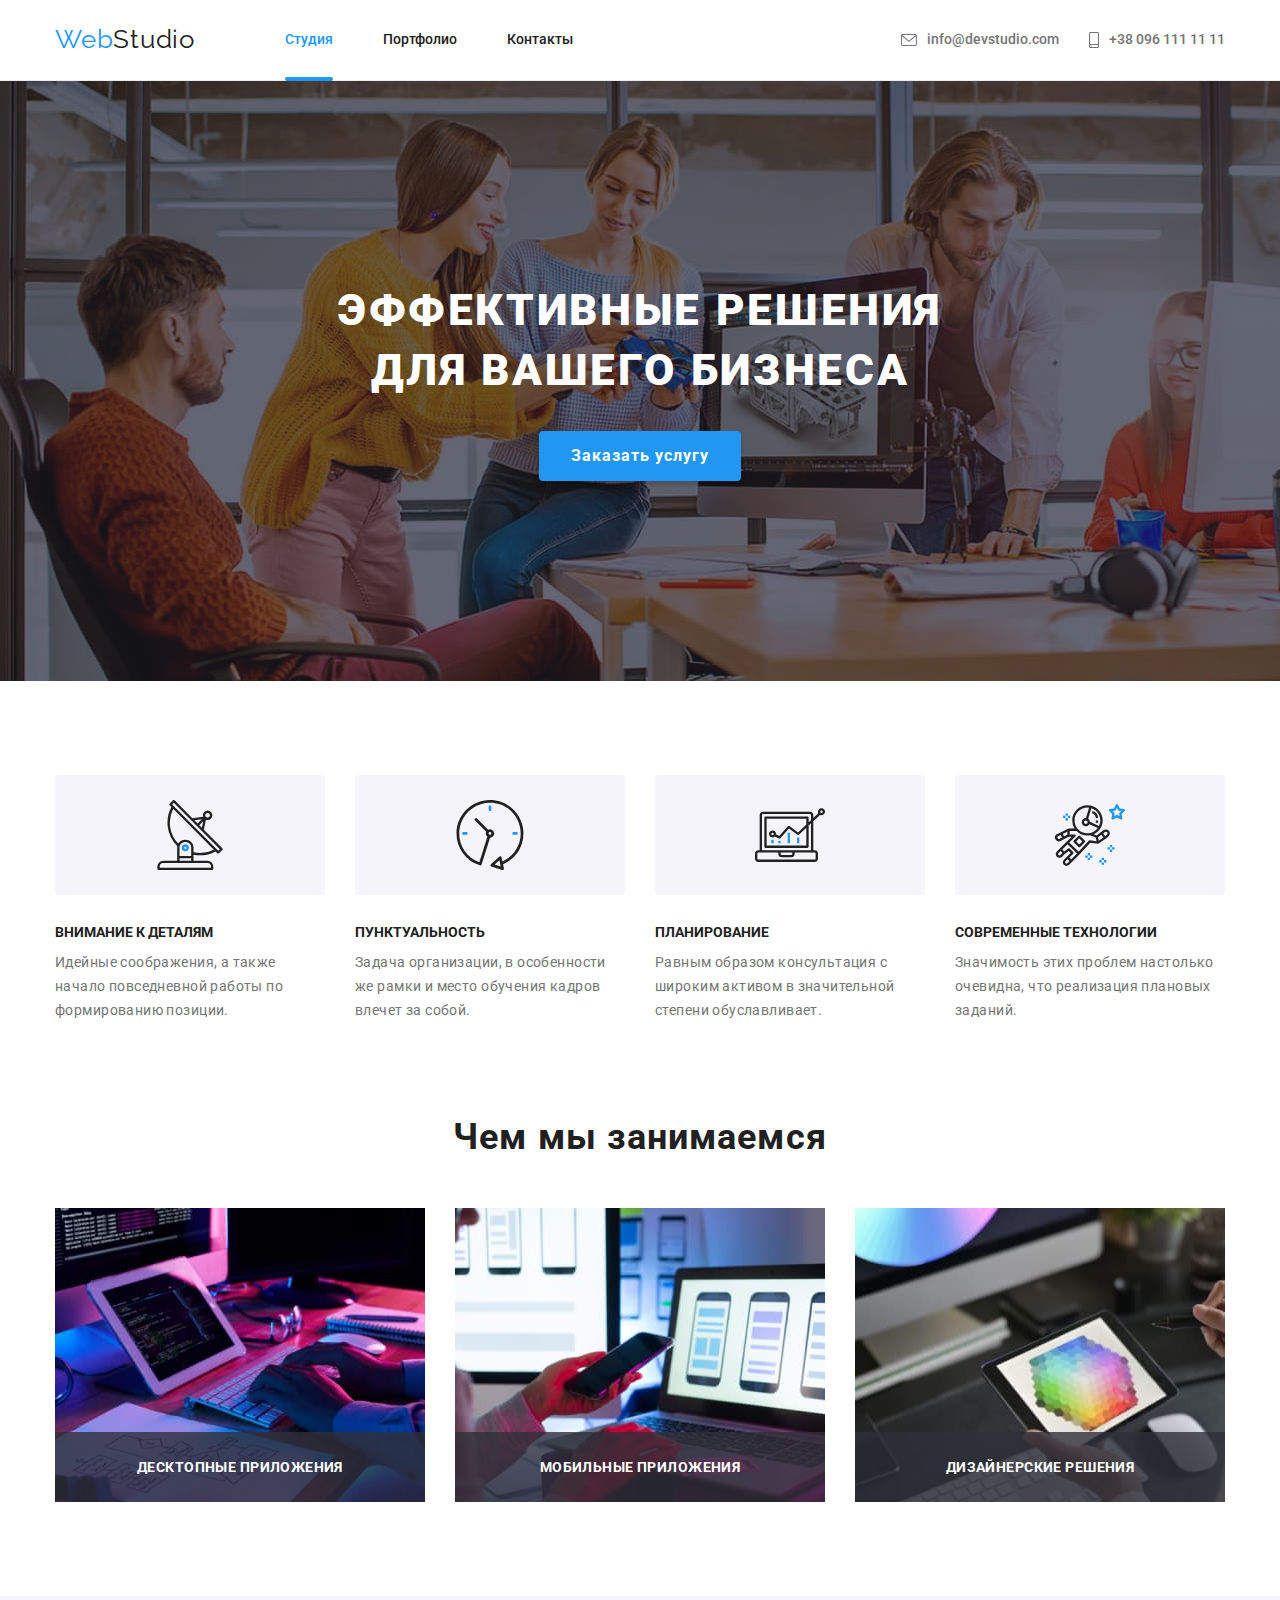
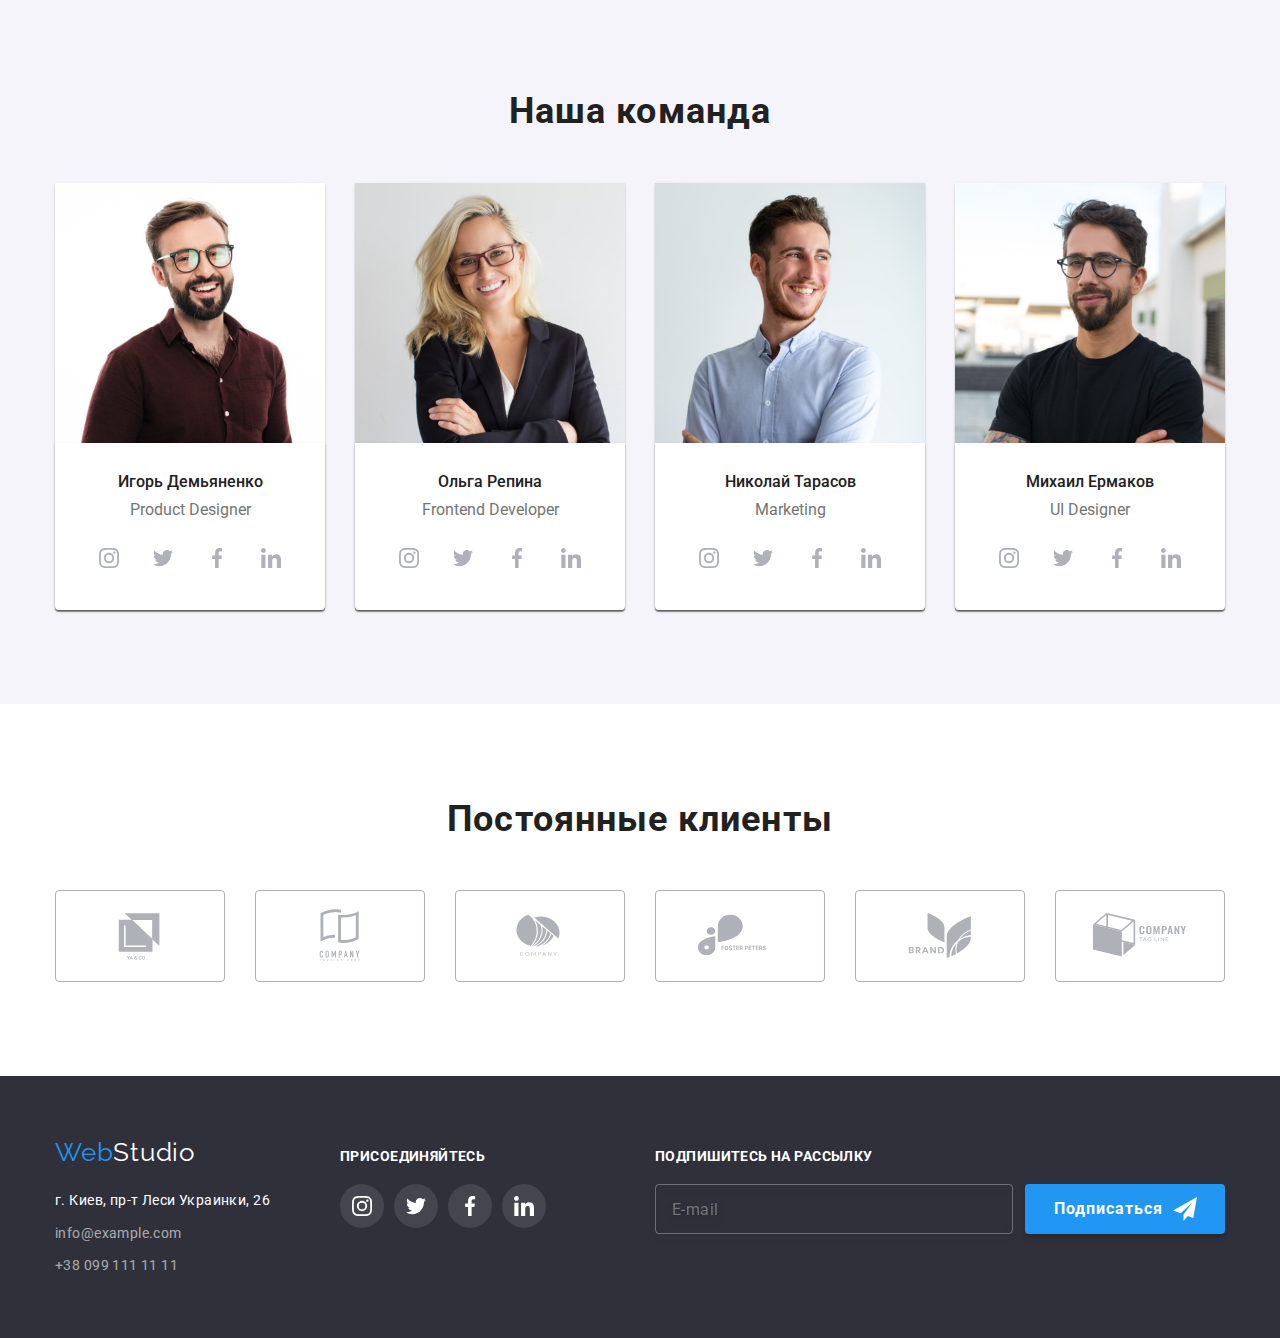
==== index.html @ 38a6d8c1 "add files" ====
<!DOCTYPE html>
<html lang="ru">
<head>
    <meta charset="UTF-8">
    <meta http-equiv="X-UA-Compatible" content="IE=edge">
    <meta name="viewport" content="width=device-width, initial-scale=1.0">
    <title>WebStudio</title>
    <link href="https://fonts.googleapis.com/css2?family=Raleway:wght@700&family=Roboto:wght@400;500;700;900&display=swap" rel="stylesheet">
    <link rel="stylesheet" href="https://cdnjs.cloudflare.com/ajax/libs/modern-normalize/1.1.0/modern-normalize.min.css">
    <link rel="stylesheet" href="./css/styles.css"/>
</head>
<body>
    <!-- Шапка сайта -->
    <header class="header">
        <div class="container">   
            <nav class="site-nav">
                <a class="logo" lang="en" href=""><span class="blue-logo">Web</span>Studio</a>
                <ul class="list">
                    <li class="item"><a class="link current" href="./index.html">Студия</a></li>
                    <li class="item"><a class="link" href="./portfolio.html">Портфолио</a></li>
                    <li class="item"><a class="link" href="">Контакты</a></li>
                </ul>
            </nav>
            <ul class="contact-list">
                <li class="item"><a class="link" href="mailto:info@devstudio.com"><svg class="mail" width="16" height="12">
                    <use href="./image/icons.svg#mail"></use>
                </svg>info@devstudio.com</a>
                </li>
                <li class="item"><a class="link" href="tel:+380961111111"><svg class="phone" width="10" height="16">
                    <use href="./image/icons.svg#phone"></use>
                </svg>+38 096 111 11 11</a></li>
            </ul>
        </div>
    </header>
    
    <!-- Главный блок -->
    <main>
        <!-- Герой -->
        <section class="section hero">
            <div class="container">
                <h1 class="hero-title">Эффективные решения для вашего бизнеса</h1>
                <button class="hero-button" type="button" data-modal-open>Заказать услугу</button>
            </div>
        </section>
        <!-- Особенности -->
        <section class="section">
            <div class="container">
                <h2 class="peculiarities-title visually-hidden">Особенности</h2>
                <ul class="peculiarities-list">
                    <li class="item">
                        <div class="icon-wrap">
                            <svg width="70" height="70"> 
                                <use href="./image/icons.svg#antenna"></use>
                            </svg>
                        </div>
                        <h3 class="title">Внимание к деталям</h3>
                        <p class="paragraphly">Идейные соображения, а также начало повседневной
                            работы по формированию позиции.</p>
                    </li>
                    <li class="item">
                        <div class="icon-wrap">
                            <svg width="70" height="70"> 
                                <use href="./image/icons.svg#clock"></use>
                            </svg>
                        </div>
                        <h3 class="title">Пунктуальность</h3>
                        <p class="paragraphly">Задача организации, в особенности же рамки и
                            место обучения кадров влечет за собой.</p>
                    </li>
                    <li class="item">
                        <div class="icon-wrap">
                            <svg width="70" height="70"> 
                                <use href="./image/icons.svg#diagram"></use>
                            </svg>
                        </div>
                        <h3 class="title">Планирование</h3>
                        <p class="paragraphly">Равным образом консультация с широким активом в
                            значительной степени обуславливает.</p>
                    </li>
                    <li class="item">
                        <div class="icon-wrap">
                            <svg width="70" height="70"> 
                                <use href="./image/icons.svg#astronaut"></use>
                            </svg>
                        </div>
                        <h3 class="title">Современные технологии</h3>
                        <p class="paragraphly">Значимость этих проблем настолько очевидна, что
                            реализация плановых заданий.</p>
                    </li>
                </ul>
            </div>
        </section>
        <!-- Чем мы занимаемся -->
        <section class="section todo">
            <div class="container">
                <h2 class="section-title">Чем мы занимаемся</h2>
                <ul class="list" lang="en">
                    <li class="item">
                        <img src="./image/what_are_we_doing/optimiz/developed.jpg"
                            alt="developed" width="370">
                            <div class="worklist">
                                <h3 class="worklist-project">Десктопные приложения</h3>
                            </div>
                    </li>
                    <li class="item">
                        <img src="./image/what_are_we_doing/optimiz/mobile_design.jpg"
                            alt="mobile_design" width="370">
                            <div class="worklist">
                                <h3 class="worklist-project">Мобильные приложения</h3>
                            </div>
                    </li>
                    <li class="item">
                        <img src="./image/what_are_we_doing/optimiz/design.jpg" alt="design"
                            width="370">
                            <div class="worklist">
                                <h3 class="worklist-project">Дизайнерские решения</h3>
                            </div>
                    </li>
                </ul>
            </div>
        </section>
        <!-- Наша команда -->
        <section class="section team">
            <div class="container">
                <h2 class="section-title">Наша команда</h2>
                <ul class="section-team">
                    <!-- Игорь Демьяненко Product Designer -->
<li class="item">
                        <img src="./image/our_team/optimiz/product_designer.jpg"
                            alt="product_designer" width="270">
<div class="box"><h3 class="member">Игорь Демьяненко</h3>
<p class="profesion" lang="en">Product Designer</p>
<ul class="team-socials">
    <li class="team-socials-item">
        <a class="team-socials-link" href="">
            <svg class="team-socials-svg" width="20" height="20">
                <use href="./image/icons.svg#instagram"></use>
              </svg>
        </a>
    </li>
    <li class="team-socials-item">
        <a class="team-socials-link" href="">
            <svg class="team-socials-svg" width="20" height="20">
                <use href="./image/icons.svg#twitter"></use>
              </svg>
        </a>
    </li>
    <li class="team-socials-item">
        <a class="team-socials-link" href="">
            <svg class="team-socials-svg" width="20" height="20">
                <use href="./image/icons.svg#facebook"></use>
              </svg>
        </a>
    </li>
    <li class="team-socials-item">
        <a class="team-socials-link" href="">
            <svg class="team-socials-svg" width="20" height="20">
                <use href="./image/icons.svg#linkedin"></use>
              </svg>
        </a>
    </li> 
</ul>
</div>
</li>
                    <!-- Ольга Репина Frontend Developer -->
                    <li class="item">
                        <img src="./image/our_team/optimiz/frontend_developer.jpg"
                            alt="frontend_developer" width="270">
<div class="box"><h3 class="member">Ольга Репина</h3>
<p class="profesion" lang="en">Frontend Developer</p>
<ul class="team-socials">
    <li class="team-socials-item">
        <a class="team-socials-link" href="">
            <svg class="team-socials-svg" width="20" height="20">
                <use href="./image/icons.svg#instagram"></use>
              </svg>
        </a>
    </li>
    <li class="team-socials-item">
        <a class="team-socials-link" href="">
            <svg class="team-socials-svg" width="20" height="20">
                <use href="./image/icons.svg#twitter"></use>
              </svg>
        </a>
    </li>
    <li class="team-socials-item">
        <a class="team-socials-link" href="">
            <svg class="team-socials-svg" width="20" height="20">
                <use href="./image/icons.svg#facebook"></use>
              </svg>
        </a>
    </li>
    <li class="team-socials-item">
        <a class="team-socials-link" href="">
            <svg class="team-socials-svg" width="20" height="20">
                <use href="./image/icons.svg#linkedin"></use>
              </svg>
        </a>
    </li> 
</ul>
</div>
                    </li>
                    <!-- Николай Тарасов Marketing -->
                    <li class="item">
                        <img src="./image/our_team/optimiz/marketing.jpg" alt="marketing"
                            width="270">
<div class="box"><h3 class="member">Николай Тарасов</h3>
<p class="profesion" lang="en">Marketing</p>
<ul class="team-socials">
    <li class="team-socials-item">
        <a class="team-socials-link" href="">
            <svg class="team-socials-svg" width="20" height="20">
                <use href="./image/icons.svg#instagram"></use>
              </svg>
        </a>
    </li>
    <li class="team-socials-item">
        <a class="team-socials-link" href="">
            <svg class="team-socials-svg" width="20" height="20">
                <use href="./image/icons.svg#twitter"></use>
              </svg>
        </a>
    </li>
    <li class="team-socials-item">
        <a class="team-socials-link" href="">
            <svg class="team-socials-svg" width="20" height="20">
                <use href="./image/icons.svg#facebook"></use>
              </svg>
        </a>
    </li>
    <li class="team-socials-item">
        <a class="team-socials-link" href="">
            <svg class="team-socials-svg" width="20" height="20">
                <use href="./image/icons.svg#linkedin"></use>
              </svg>
        </a>
    </li> 
</ul>
</div>
                    </li>
                    <!-- Михаил Ермаков UI Designer -->
                    <li class="item">
                        <img src="./image/our_team/optimiz/ui_designer.jpg" alt="ui_designer"
                            width="270">
<div class="box"><h3 class="member">Михаил Ермаков</h3>
<p class="profesion" lang="en">UI Designer</p>
<ul class="team-socials">
    <li class="team-socials-item">
        <a class="team-socials-link" href="">
            <svg class="team-socials-svg" width="20" height="20">
                <use href="./image/icons.svg#instagram"></use>
              </svg>
        </a>
    </li>
    <li class="team-socials-item">
        <a class="team-socials-link" href="">
            <svg class="team-socials-svg" width="20" height="20">
                <use href="./image/icons.svg#twitter"></use>
              </svg>
        </a>
    </li>
    <li class="team-socials-item">
        <a class="team-socials-link" href="">
            <svg class="team-socials-svg" width="20" height="20">
                <use href="./image/icons.svg#facebook"></use>
              </svg>
        </a>
    </li>
    <li class="team-socials-item">
        <a class="team-socials-link" href="">
            <svg class="team-socials-svg" width="20" height="20">
                <use href="./image/icons.svg#linkedin"></use>
              </svg>
        </a>
    </li> 
</ul>
</div>
                    </li>
                </ul>
            </div>
        </section>
        <!-- Постоянные клиенты -->
        <section class="section costumers-client">
            <div class="container">
                <h2 class="section-title">Постоянные клиенты</h2>
                <ul class="client-list">
                    <li class="client-item">
                        <a class="client-link" href="">
                            <svg class="client-logo" width="106" height="60">
                                <use href="./image/icons.svg#ya-and-co"></use></svg>
                        </a>
                    </li>
                    <li class="client-item">
                        <a class="client-link" href="">
                            <svg class="client-logo" width="106" height="60">
                                <use href="./image/icons.svg#company-tagline-here"></use></svg>
                        </a>
                    </li>
                    <li class="client-item">
                        <a class="client-link" href="">
                            <svg class="client-logo" width="106" height="60">
                                <use href="./image/icons.svg#company"></use></svg>
                        </a>
                    </li>
                    <li class="client-item">
                        <a class="client-link" href="">
                            <svg class="client-logo" width="106" height="60">
                                <use href="./image/icons.svg#foster-peters"></use></svg>
                        </a>
                    </li>
                    <li class="client-item">
                        <a class="client-link" href="">
                            <svg class="client-logo" width="106" height="60">
                                <use href="./image/icons.svg#brand"></use></svg>
                        </a>
                    </li>
                    <li class="client-item">
                        <a class="client-link" href="">
                            <svg class="client-logo" width="106" height="60">
                                <use href="./image/icons.svg#company-tag-line"></use></svg>
                        </a>
                    </li>
                </ul>
            </div>
        </section>
    </main>
    <!-- Подвал сайта -->
    <footer class="footer">
        <div class="container">
            <div class="address-wrap">
                <a class="logo" lang="en" href=""><span class="blue-logo">Web</span>Studio</a>
                <address class="address-list">
                    <ul class="">
                        <li class="item"><a class="address" href="https://goo.gl/maps/Ta9KP2Tuc9y4ZhMA9" target="_blank"
                            rel="noopener noreferrer">г. Киев, пр-т Леси Украинки, 26</a></li>
                        <li class="item"><a class="link" href="mailto:info@example.com">info@example.com</a>
                        </li>
                        <li class="item"><a class="link" href="tel:+380991111111">+38 099 111 11 11</a></li>
                    </ul>
                </address>
            </div>
            <div class="join-wrap">
                <h3 class="join-title">ПРИСОЕДИНЯЙТЕСЬ</h3>
                <ul class="team-socials">
                    <li class="team-socials-item">
                        <a class="team-socials-link" href="">
                            <svg class="team-socials-svg" width="20" height="20">
                                <use href="./image/icons.svg#instagram"></use>
                              </svg>
                        </a>
                    </li>
                    <li class="team-socials-item">
                        <a class="team-socials-link" href="">
                            <svg class="team-socials-svg" width="20" height="20">
                                <use href="./image/icons.svg#twitter"></use>
                              </svg>
                        </a>
                    </li>
                    <li class="team-socials-item">
                        <a class="team-socials-link" href="">
                            <svg class="team-socials-svg" width="20" height="20">
                                <use href="./image/icons.svg#facebook"></use>
                              </svg>
                        </a>
                    </li>
                    <li class="team-socials-item">
                        <a class="team-socials-link" href="">
                            <svg class="team-socials-svg" width="20" height="20">
                                <use href="./image/icons.svg#linkedin"></use>
                              </svg>
                        </a>
                    </li> 
                </ul>
            </div>
            <form class="subscription-form" name="subscription-form" autocomplete="off">
                <h3 class="subscription-title">Подпишитесь на рассылку</h3>
                <div class="subscription-wrap">
                    <input class="subscription-input" type="email" name="email" placeholder="E-mail">
                    <button class="subscription-button button" type="submit">
                        <span>Подписаться</span>
                        <svg class="button-icon" width="24" height="24">
                            <use href="./image/icons.svg#icon-send"></use>
                        </svg>
                    </button>
                </div>
            </form>
        </div>

    </footer>
    <div class="modal is-hidden" data-modal="">
        <div class="modal-body">
            <button class="modal-button" type="button" data-modal-close="">
                <svg class="modal-close" width="11" height="11">
                    <use href="./image/icons.svg#close-block"></use>
                </svg>
            </button>
             <h2 class="modal-title">Оставьте свои данные, мы вам перезвоним</h2>
             <form class="form-order" name="feedback-form" autocomplete="off">
                 <div class="form-order-box">
                    <label for="box-name" class="box-label">Имя</label>
                    <div class="box-wrap">
                        <input type="text" id="box-name" name="name" class="box-input">
                        <svg class="box-icon" width="18" height="18">
                            <use href="./image/icons.svg#person"></use>
                        </svg>
                    </div>
                 </div>
                 <div class="form-order-box">
                    <label for="box-phone" class="box-label">Телефон</label>
                    <div class="box-wrap">
                        <input type="text" id="box-phone" name="phone" class="box-input">
                        <svg class="box-icon" width="18" height="18">
                            <use href="./image/icons.svg#modalphone"></use>
                        </svg>
                    </div>
                 </div>
                 <div class="form-order-box">
                     <label for="box-email" class="box-label">Почта</label>
                     <div class="box-wrap">
                         <input type="email" id="box-email" name="email" class="box-input">
                         <svg class="box-icon" width="18" height="18">
                             <use href="./image/icons.svg#modalmail"></use>
                         </svg>
                     </div>
                 </div>
                 <div class="form-order-box">
                     <label for="box-comment" class="box-label">Комментарий</label>
                     <textarea placeholder="Введите текст" name="comment" id="box-comment" rows="6"  class="box-message"></textarea>
                 </div>
                 <label class="checkbox-terms">
                    <input type="checkbox" name="checkbox" class="terms-input">
                    <span class="terms-icon"></span>
                    <span class="terms-text">Соглашаюсь с рассылкой и принимаю 
                        <a href="" class="terms-link">Условия договора</a>
                    </span>
                 </label>
                 <button class="send-button button" type="submit">Отправить</button>
                </form>
        </div>
    </div>

    <script src="./js/modal.js"></script>
</body>
</html>
---- css/styles.css ----
/* Основной цвет текста #212121 */
/* Вторичный цвет текста #757575 */
/* Основной цвет фона #E5E5E5 */
/* Вторичный цвет фона #2F303A */
/* Акценты #2196F3 */
/* Белый #ffffff */
/* Цвет фона кнопки #F5F4FA */
:root {
  --main-text-color: #212121;
  --secondary-text-color: #757575;
  --main-bg-color: #e5e5e5;
  --secondary-bg-color: #2f303a;
  --accent-color: #2196f3;
  --btn-bg-color: #f5f4fa;
  --white: #ffffff;
  --black: #000000;
  --icons-color:#afb1b8;
  
}
ul,
h1,
h2,
h3,
h4,
h5,
h6,
p {
  padding: 0;
  margin: 0;
}
body {
  color: var(--main-text-color);
  background-color: var(--white);
  font-family: Roboto, sans-serif;
}
ul {
  list-style: none;
}
ul li a {
  color: inherit;
  text-decoration: none;
  font-style: normal;
}
img {
  display: block;
}
.link,
.street,
.logo,
address {
  text-decoration: none;
  color: inherit;
  font-family: inherit;
  font-style: inherit;
  margin: 0;
  padding: 0;
}

.header {
  border-bottom: 1px solid #ececec;
}
.header > .container {
  display: flex;
  justify-content: center;
}
.visually-hidden {
  position: absolute;
  width: 1px;
  height: 1px;
  margin: -1px;
  border: 0;
  padding: 0;
  white-space: nowrap;
  clip-path: inset(100%);
  clip: rect(0 0 0 0);
  overflow: hidden;
}
.logo {
  color: var(--main-text-color);
  text-decoration: none;
  font-family: Raleway, sans-serif;
  font-size: 26px;
  line-height: 1.2;
  letter-spacing: 0.03em;
}
.blue-logo {
  color: var(--accent-color);
}
.site-nav {
  display: flex;
  align-items: center;
}
.header .list {
  display: flex;
  align-items: center;
}
.site-nav .list {
  margin-left: 90px;
}
.header .item {
  margin-right: 50px;
}
.header .item:last-child {
  margin-right: 0;
}
.site-nav .link {
  display: block;
  color: var(--main-text-color);
  padding-top: 32px;
  padding-bottom: 32px;
  text-decoration: none;
  font-style: normal;
  font-weight: 500;
  font-size: 14px;
  line-height: 1.14;
}
.site-nav .link:hover,
.site-nav .link:focus {
  color: var(--accent-color);
}

.site-nav .link.current {
  position: relative;
  color: var(--accent-color);
}
.site-nav .link.current::after {
  content: "";
  position: absolute;
  bottom: -1px;
  display: block;
  width: 100%;
  height: 4px;
  background-color: var(--accent-color);
  border-radius: 2px;
}
.contact-list {
  display: flex;
  align-items: center;
  margin-left: auto;
}

.contact-list .item {
  margin-right: 30px;
}

.contact-list .link {
  color: var(--secondary-text-color);
  text-decoration: none;
  font-family: Roboto;
  font-style: normal;
  font-weight: 500;
  font-size: 14px;
  line-height: 1.14;
}

.link:hover svg,
.link:focus svg {
  fill: var(--accent-color);
}
.contact-list .link:hover,
.contact-list .link:focus {
  color: var(--accent-color);
}

.header .link {
  display: flex;
  align-items: center;
  transition: color 250ms cubic-bezier(0.4, 0, 0.2, 1);
}
.mail, .phone {
  align-items: center;
  margin-right: 10px;
  fill: var(--secondary-text-color);
  transition: fill 250ms cubic-bezier(0.4, 0, 0.2, 1);
}
/* Главный блок */
.section.hero {
  background-color: var(--secondary-bg-color);
  padding-top: 200px;
  padding-bottom: 200px;
  margin-left: auto;
  margin-right: auto;
  max-width: 1600px;
  min-height: 600px;
  background-image: linear-gradient(
  to right,
  rgba(47, 48, 58, 0.4),
  rgba(47, 48, 58, 0.4)
  ),
  url("../image/backgrounds/optimiz/bghero.jpg");
  }
.hero-title {
  color: var(--white);
  margin: auto;
  font-weight: 900;
  font-size: 44px;
  line-height: 1.36;
  text-align: center;
  max-width: 696px;
  letter-spacing: 0.06em;
  text-transform: uppercase;
}
.button {
min-width: 200px;
max-width: 350px;
padding: 10px 32px;
font-family: Roboto, sans-serif;
font-weight: 700;
font-size: var(--font-size-medium);
line-height: 1.875;
letter-spacing: 0.06em;
color: var(--white);
cursor: pointer;
background-color: var(--accent-color);
border: none;
border-radius: 4px;
}
.hero-button {
  display: block;
  margin-top: 30px;
  margin-right: auto;
  margin-left: auto;
  padding-top: 10px;
  padding-right: 32px;
  padding-bottom: 10px;
  padding-left: 32px;
  text-align: center;
  font-style: normal;
  font-weight: 700;
  line-height: 1.87;
  letter-spacing: 0.06em;
  color: var(--white);
  background: var(--accent-color);
  box-shadow: 0px 4px 4px rgba(0, 0, 0, 0.15);
  border-radius: 4px;
  cursor: pointer;
  border: transparent;
}
/* Особенности */
.section {
  color: var(--main-text-color);
  padding-top: 94px;
  padding-bottom: 94px;
}
.peculiarities-list {
  display: flex;
}
.peculiarities-list .item {
  width: 270px;
}
.section .item:not(:last-child) {
  margin-right: 30px;
}
.section .item {
position: relative;
}
.icon-wrap {
  display: flex;
  align-items: center;
  justify-content: center;
  width: 270px;
  height: 120px;
  margin-bottom: 30px;
  background-color: var(--btn-bg-color);
  border-radius: 4px;
}
.section-team .item {
  display: flex;
  flex-direction: column;
  flex-basis: 270px;
  justify-content: flex-end;
  background-color: var(--white);
  box-shadow: 0px 1px 3px rgba(0, 0, 0, 0.12), 0px 1px 1px rgba(0, 0, 0, 0.14),
    0px 2px 1px rgba(0, 0, 0, 0.2);
  border-radius: 0px 0px 4px 4px;
  
}

.section .title {
  margin-bottom: 10px;
}
.section.todo {
  padding-top: 0;
}
.worklist {
position: absolute;
    bottom: 0;
    display: flex;
    align-items: center;
    justify-content: center;
    width: 100%;
    height: 70px;
    background-color: rgba(47, 48, 58, 0.8);
}
.worklist-project {
  font-weight: 700;
  font-size: 14px;
  line-height: 1.15;
  letter-spacing: 0.03em;
  text-transform: uppercase;
  color: var(--white);
}
.list {
  display: flex;
}

.peculiarities-list .title {
  color: var(--main-text-color);
  font-weight: 700;
  font-size: 14px;
  line-height: 1.14;
  text-transform: uppercase;
}
.peculiarities-list .paragraphly {
  color: var(--secondary-text-color);
  font-size: 14px;
  line-height: 1.7;
  letter-spacing: 0.03em;
}
.section-title {
  margin-bottom: 50px;
  font-weight: 700;
  font-size: 36px;
  line-height: 1.17;
  text-align: center;
  letter-spacing: 0.03em;
}
.section.team {
  background-color: var(--btn-bg-color);
}
.section-team {
  display: flex;
}
.item .box {
  background-color: var(--white);
  box-shadow: 0px 1px 3px rgba(0, 0, 0, 0.12), 0px 1px 1px rgba(0, 0, 0, 0.14),
    0px 2px 1px rgba(0, 0, 0, 0.2);
  border-radius: 0px 0px 4px 4px;
}
.section-team .box {
  padding: 30px;
  background-color: var(--white);
}
.section-team .member {
  text-align: center;
  font-weight: 500;
  font-size: 16px;
  line-height: 1.18;
}
.section-team .profesion {
  margin-top: 10px;
  text-align: center;
  color: var(--secondary-text-color);
  font-size: 16px;
  line-height: 1.18;
}
.button-list {
  display: flex;
  justify-content: center;
  margin-bottom: 50px;
}
.button-list .button-item:not(:last-child) {
  margin-right: 10px;
}
.portfolio .title {
  display: none;
}
.btn {
  padding: 6px 22px;
  background-color: var(--btn-bg-color);
  font-family: Roboto, sans-serif;
  font-size: 16px;
  font-weight: 500;
  line-height: 1.62;
  border: transparent;
  border-radius: 4px;
  cursor: pointer;
  transition: background-color 250ms cubic-bezier(0.4, 0, 0.2, 1),
  color 250ms cubic-bezier(0.4, 0, 0.2, 1),
  box-shadow 250ms cubic-bezier(0.4, 0, 0.2, 1);
}
.btn:hover,
.btn:focus {
  color: var(--white);
  background-color: var(--accent-color);
  box-shadow: 0px 3px 1px rgba(0, 0, 0, 0.1), 0px 1px 2px rgba(0, 0, 0, 0.08),
    0px 2px 2px rgba(0, 0, 0, 0.12);
}
.project-list {
  display: flex;
  flex-wrap: wrap;
}
.project-list .item:nth-last-child(3n + 1) {
  margin-right: 0;
}
.project-list .item:nth-last-child(-n + 3) {
  margin-bottom: 0;
}
.project-list .item {
  margin-right: 30px;
  margin-bottom: 30px;
  background-color: var(--white);
}
.project-list .project-title {
  margin-bottom: 4px;
  font-weight: 700;
  font-size: 18px;
  line-height: 2;
  letter-spacing: 0.06em;
}
.project-list .project-type {
  font-size: 16px;
  line-height: 1.87;
  letter-spacing: 0.03em;
  color: var(--secondary-text-color);
}
.title-type {
  padding-top: 20px;
  padding-left: 24px;
  padding-bottom: 20px;
  padding-right: 24px;
  border-left: 1px solid #eeeeee;
  border-right: 1px solid #eeeeee;
  border-bottom: 1px solid #eeeeee;
}
.team-socials-item {
  display: flex;
  align-items: center;
  justify-content: center;
  margin-right: 10px;
  width: 44px;
  height: 44px;
  border-radius: 50%;
  cursor: pointer;
  transition: background-color 250ms cubic-bezier(0.4, 0, 0.2, 1);
}

.team-socials-item:last-child {
  margin-right: 0;
}

.team-socials {
  display: flex;
  justify-content: center;
  margin-top: 16px;
}

.team-socials-link {
  display: flex;
  align-items: center;
  justify-content: center;
  width: 100%;
  height: 100%;
}

.team-socials-item:hover,
.team-socials-item:focus {
  background-color: var(--accent-color);
}

.team-socials-svg {
  fill: var(--icons-color);
  transition: fill 250ms cubic-bezier(0.4, 0, 0.2, 1);
}
.team-socials-item:hover .team-socials-svg,
.team-socials-item:focus .team-socials-svg {
  fill: var(--white);
}
.client-list {
  display: flex;
}
.client-logo {
  fill:var(--icons-color);
  transition: fill 250ms cubic-bezier(0.4, 0, 0.2, 1);
}
.client-item {
  display: flex;
  align-items: center;
  justify-content: center;
  width: 170px;
  height: 92px;
  margin-right: 30px;
  border: 1px solid var(--icons-color);
  border-radius: 4px;
  cursor: pointer;
}
.client-item:last-child {
  margin-right: 0;
}
.client-link {
  width: 100%;
  height: 100%;
  display: flex;
  align-items: center;
  justify-content: center;
  transition: border-color 250ms cubic-bezier(0.4, 0, 0.2, 1);
}
.client-item:hover,
.client-item:focus {
  border-color: var(--accent-color);
}
.client-item:hover .client-logo,
.client-item:focus  .client-logo {
    fill: var(--accent-color);
}
/* Подвал сайта */
.footer {
  padding-top: 60px;
  padding-bottom: 60px;
  color: var(--white);
  background-color: var(--secondary-bg-color);
  /* width: 1600px;
  height: 252px; */
}
.footer .container {
  display: flex;
  align-items: baseline;
}
.footer .address-list {
  margin-top: 20px;
}
.footer .item:not(:first-child) {
  margin-top: 9px;
}
.footer .logo {
  color: var(--white);
}
.address-list {
  font-size: 14px;
  line-height: 1.71;
  letter-spacing: 0.03em;
}
.address-list .link {
  color: rgba(255, 255, 255, 0.6);
  text-decoration: none;
  transition: color 250ms cubic-bezier(0.4, 0, 0.2, 1);
}
.address-list .link:hover,
.address-list .link:focus {
  color: var(--accent-color);
}
.address-wrap {
  margin-right: 70px;
}
.join-title {
  margin-bottom: 20px;
  font-weight: 700;
  font-size: 14px;
  line-height: 1.15;
  letter-spacing: 0.03em;
  text-transform: uppercase;
  color: var(--white);
}
.team-socials {
  display: flex;
  justify-content: center;
}
.team-socials-item {
  display: flex;
  align-items: center;
  justify-content: center;
  margin-right: 10px;
  width: 44px;
  height: 44px;
  background-color: rgba(255, 255, 255, 0.1);
  border-radius: 50%;
  cursor: pointer;
}
.team-socials-item:last-child {
  margin-right: 0;
}
.footer .team-socials-svg {
  fill: var(--white);
}
.portfolio .link {
  display: inline-block;
  transition: box-shadow 250ms cubic-bezier(0.4, 0, 0.2, 1);
}
.portfolio .link:focus, .portfolio .link:hover {
  box-shadow: 0px 1px 1px rgb(0 0 0 / 12%), 0px 4px 4px rgb(0 0 0 / 6%), 1px 4px 6px rgb(0 0 0 / 16%);
}
.portfolio-wrap {
  position: relative;
  overflow: hidden;
}
.portfolio-overlay {
  position: absolute;
  left: 0;
  top: 100%;
  padding: 58px 27px 68px 27px;
  font-size: 18px;
  line-height: 1.56;
  letter-spacing: 0.03em;
  color: var(--white);
  background-color: rgba(33, 150, 243, 0.9);
  transition: top 250ms cubic-bezier(0.4, 0, 0.2, 1);
}
.portfolio.item:focus .portfolio-overlay,
.portfolio.item:hover .portfolio-overlay {
    top: 0;
}
.container {
  padding-left: 15px;
  padding-right: 15px;
  margin: auto;
  width: 1200px;
  /* outline: 2px solid aquamarine; */
}

/* placeholder */

.subscription-form {
  padding-top: 12px;
  margin-left: auto;

}

.subscription-title {
  margin-bottom: 20px;
  font-weight: 700;
  font-size: 14px;
  line-height: 1.15;
  letter-spacing: 0.03em;
  text-transform: uppercase;
  color: var(--white);
}

.subscription-wrap {
  display: flex;
  align-items: center;
}
.subscription-input {
  width: 358px;
  height: 50px;
  padding: 15px 16px;
  margin-right: 12px;
  font-size: 16px;
  line-height: 1.25;
  letter-spacing: 0.03em;
  color: rgba(255, 255, 255, 0.6);
  border: 1px solid rgba(255, 255, 255, 0.3);
  filter: drop-shadow(0px 4px 4px rgba(0, 0, 0, 0.15));
  border-radius: 4px;
  background-color: inherit;
}

.subscription-button {
  display: flex;
  align-items: center;
  justify-content: center;
  padding: 10px 28px 10px 29px;
  box-shadow: 0px 4px 4px rgba(0, 0, 0, 0.15);
}

.subscription-button span {
  margin-right: 10px;
}

/* modal windows */

.modal {
  position: fixed;
  top: 0;
  left: 0;
  right: 0;
  bottom: 0;
  display: flex;
  justify-content: center;
  align-items: center;
  background-color: rgba(0, 0, 0, 0.2);
  transform: scale(1);
  transition: opacity 250ms cubic-bezier(0.4, 0, 0.2, 1), visibility 250ms cubic-bezier(0.4, 0, 0.2, 1), transform 500ms 250ms;
}

.modal-body {
  position: relative;
  padding: 40px;
  min-width: 528px;
  min-height: 581px;
  background-color: var(--white);
  box-shadow: 0px 1px 3px rgba(0, 0, 0, 0.12), 0px 1px 1px rgba(0, 0, 0, 0.14), 0px 2px 1px rgba(0, 0, 0, 0.2);
  border-radius: 4px;
}

.modal-button {
  position: absolute;
  right: 8px;
  top: 8px;
  display: flex;
  justify-content: center;
  align-items: center;
  width: 30px;
  height: 30px;
  background-color: var(--white);
  border: 1px solid rgba(0, 0, 0, 0.1);
  border-radius: 50%;
  cursor: pointer;
}
/* .modal-button:focus,
.modal-button:hover {
  border-color: var(--accent-color);
  transition: border-color 250ms cubic-bezier(0.4, 0, 0.2, 1);
} */
.modal-button:focus .modal-close,
.modal-button:hover .modal-close{
  fill: var(--accent-color);
  transition: fill 250ms cubic-bezier(0.4, 0, 0.2, 1);
}
.modal-title {
  margin-bottom: 12px;
  font-weight: 700;
  font-size: 20px;
  line-height: 1.15;
  letter-spacing: 0.03em;
  color: var(--title-text-color);
}
.form-order-box {
  margin-bottom: 10px;
}

.form-order-box:last-of-type {
  margin-bottom: 20px;
}
.box-label {
  display: block;
  margin-bottom: 4px;
  font-size: 12px;
  line-height: 1.16;
  letter-spacing: 0.01em;
  color: var(--primary-text-color);
}

.box-wrap {
  position: relative;
}

.box-input {
  width: 100%;
  padding: 11px 42px;
  border: 1px solid rgba(33, 33, 33, 0.2);
  border-radius: 4px;
  transition: outline cubic-bezier(0.4, 0, 0.2, 1) 250ms, border-color 250ms cubic-bezier(0.4, 0, 0.2, 1);
}
.box-icon {
  position: absolute;
  top: 50%;
  left: 12px;
  transform: translateY(-50%);
  fill: var(--black);
}
.box-input:focus, 
.box-message:focus {
    border-color: var(--accent-color);
    outline: var(--accent-color);
}
.box-input:focus + .box-icon {
  fill: var(--accent-color);
  transition: fill 250ms cubic-bezier(0.4, 0, 0.2, 1);
}
.box-message {
  width: 100%;
  max-height: 120px;
  padding: 12px 16px;
  resize: none;
  line-height: 1.14;
  letter-spacing: 0.01em;
  color: var(--title-text-color);
  border: 1px solid rgba(33, 33, 33, 0.2);
  border-radius: 4px;
  transition: outline cubic-bezier(0.4, 0, 0.2, 1) 250ms, border-color 250ms cubic-bezier(0.4, 0, 0.2, 1);
}
.terms-icon  {
  display: inline-block;
  width: 16px;
  height: 15px;
  margin-right: 7px;
  vertical-align: middle;
  border: 1px solid  var(--black);
  border-radius: 2px;
}
.terms-text {
  line-height: 1.72;
  letter-spacing: 0.03em;
  color: var(--secondary-text-color);
}
.checkbox-terms {
  font-size: 14px;
  display: flex;
  align-items: center;
  justify-content: center;
  margin-bottom: 30px;
}

.terms-input {
  position: absolute;
  width: 1px;
  height: 1px;
  margin: -1px;
  border: 0;
  padding: 0;
  clip: rect(0 0 0 0);
  overflow: hidden;
}
.terms-input:checked + .terms-icon {
  background-color: var(--accent-color);
  background-image: url(../image/svg/icon-check.svg);
  background-size: contain;
  background-origin: border-box;
}
.terms-link {
  color: var(--accent-color);
}
.send-button {
  display: block;
  margin: 0 auto;
  padding: 10px 55px;
  box-shadow: 0px 4px 4px rgba(0, 0, 0, 0.15);
}

.is-hidden {
  visibility: hidden;
  opacity: 0;
  transform: scale(0);
  pointer-events: none;
}
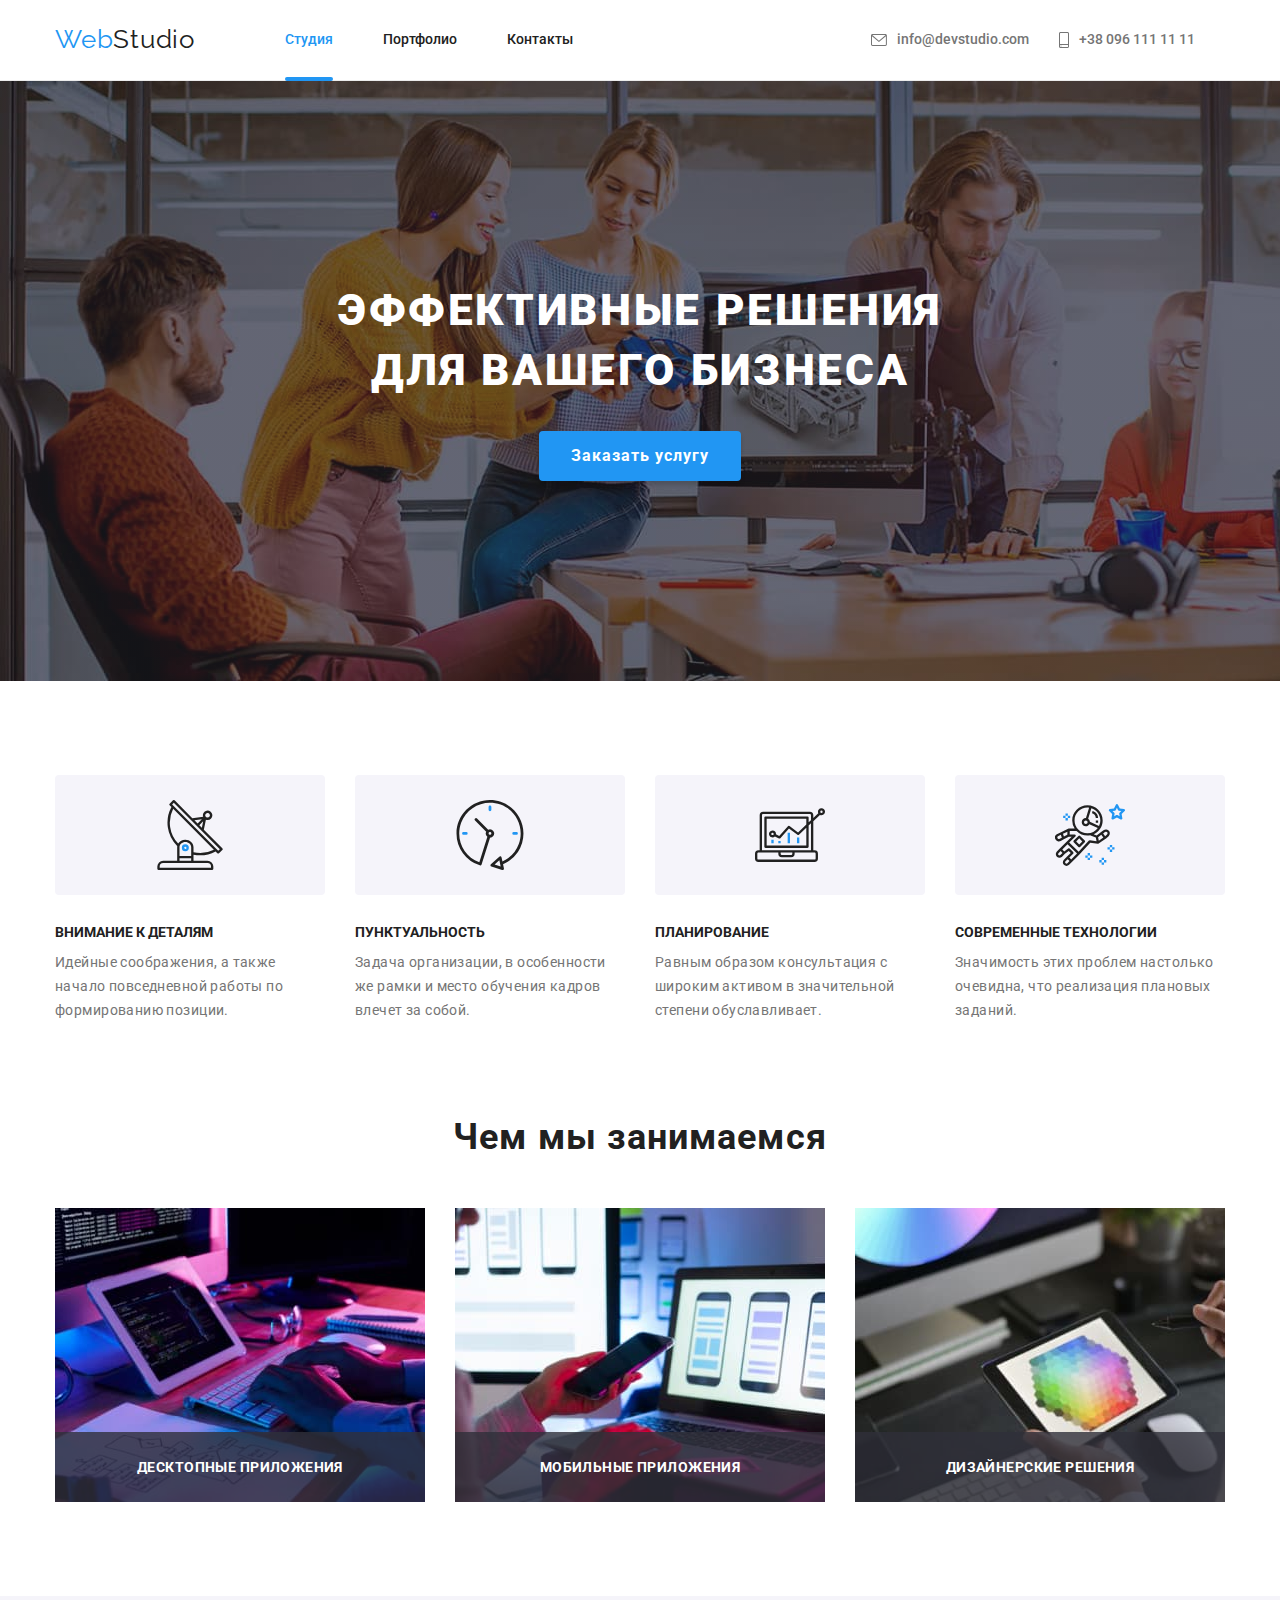
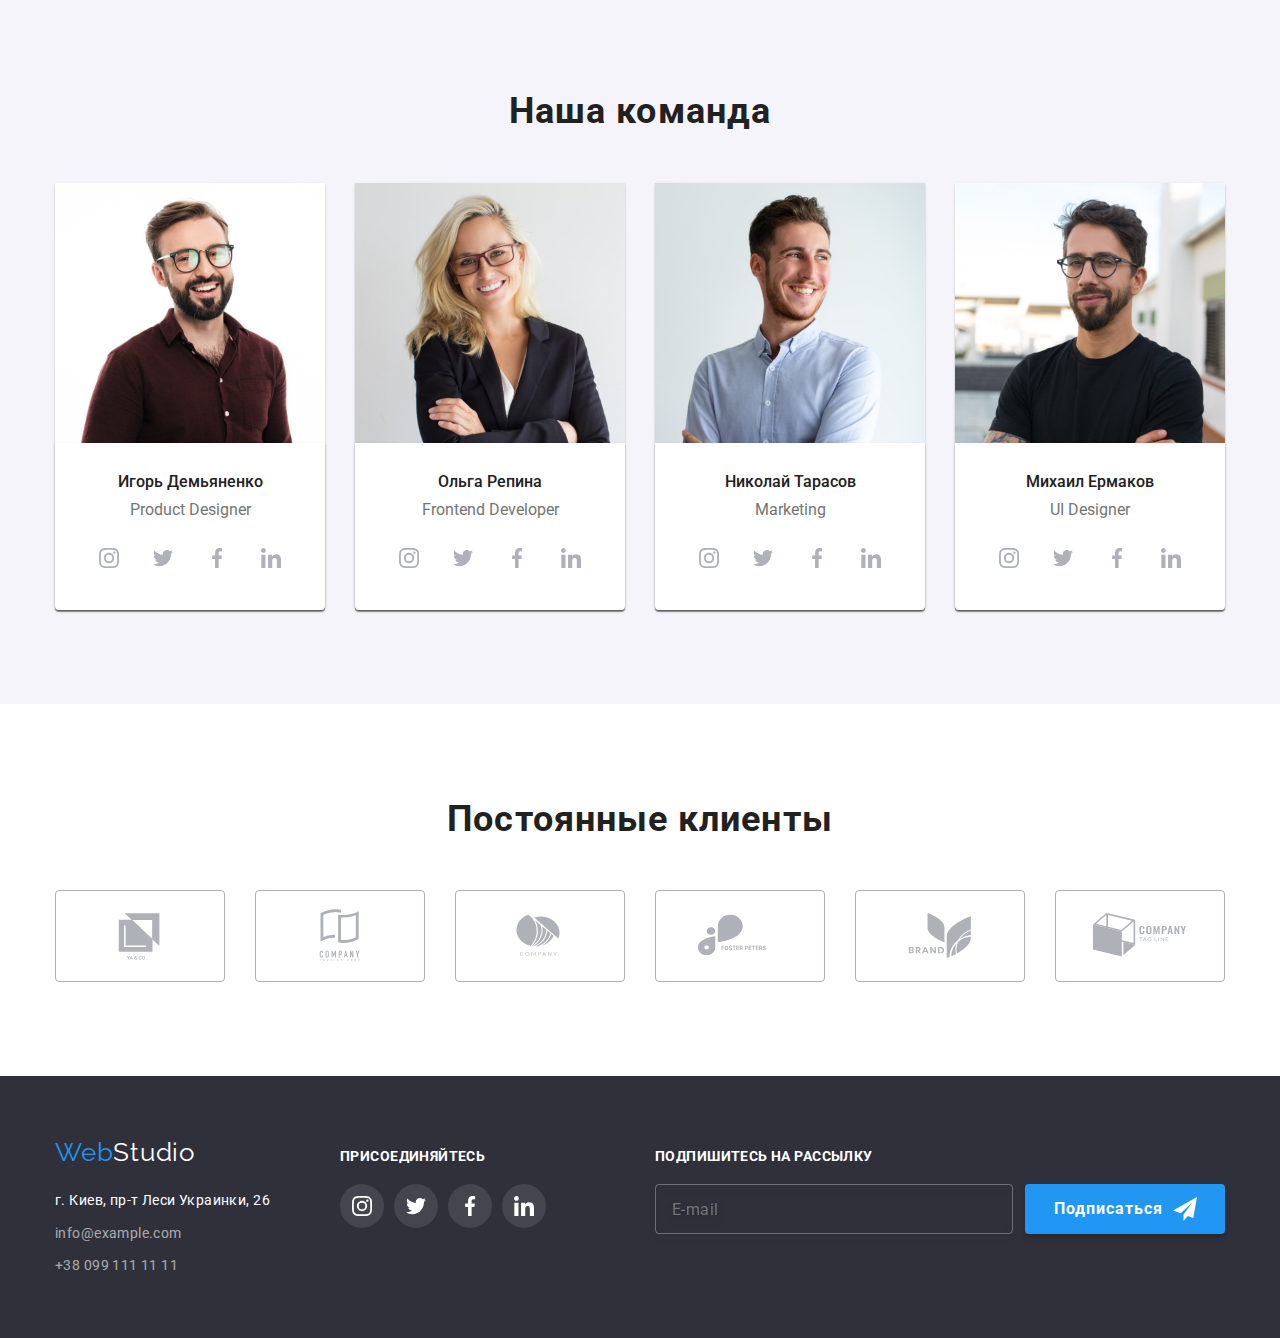
==== commit 55d54221: "add bem html to header" ====
--- a/index.html
+++ b/index.html
@@ -13,20 +13,20 @@
     <!-- Шапка сайта -->
     <header class="header">
         <div class="container">   
-            <nav class="site-nav">
+            <nav class="header-nav">
                 <a class="logo" lang="en" href=""><span class="blue-logo">Web</span>Studio</a>
-                <ul class="list">
-                    <li class="item"><a class="link current" href="./index.html">Студия</a></li>
-                    <li class="item"><a class="link" href="./portfolio.html">Портфолио</a></li>
-                    <li class="item"><a class="link" href="">Контакты</a></li>
+                <ul class="header-nav__list">
+                    <li class="header-nav__item"><a class="header-nav__link header-nav__link--current" href="./index.html">Студия</a></li>
+                    <li class="header-nav__item"><a class="header-nav__link" href="./portfolio.html">Портфолио</a></li>
+                    <li class="header-nav__item"><a class="header-nav__link" href="">Контакты</a></li>
                 </ul>
             </nav>
-            <ul class="contact-list">
-                <li class="item"><a class="link" href="mailto:info@devstudio.com"><svg class="mail" width="16" height="12">
+            <ul class="header-contacts">
+                <li class="header-contacts__item"><a class="header-contacts__link" href="mailto:info@devstudio.com"><svg class="header-contacts__icon" width="16" height="12">
                     <use href="./image/icons.svg#mail"></use>
                 </svg>info@devstudio.com</a>
                 </li>
-                <li class="item"><a class="link" href="tel:+380961111111"><svg class="phone" width="10" height="16">
+                <li class="header-contacts__item"><a class="header-contacts__link" href="tel:+380961111111"><svg class="header-contacts__icon" width="10" height="16">
                     <use href="./image/icons.svg#phone"></use>
                 </svg>+38 096 111 11 11</a></li>
             </ul>
--- a/css/styles.css
+++ b/css/styles.css
@@ -63,18 +63,7 @@
   display: flex;
   justify-content: center;
 }
-.visually-hidden {
-  position: absolute;
-  width: 1px;
-  height: 1px;
-  margin: -1px;
-  border: 0;
-  padding: 0;
-  white-space: nowrap;
-  clip-path: inset(100%);
-  clip: rect(0 0 0 0);
-  overflow: hidden;
-}
+
 .logo {
   color: var(--main-text-color);
   text-decoration: none;
@@ -86,24 +75,24 @@
 .blue-logo {
   color: var(--accent-color);
 }
-.site-nav {
-  display: flex;
-  align-items: center;
-}
-.header .list {
-  display: flex;
-  align-items: center;
-}
-.site-nav .list {
+.header-nav {
+  display: flex;
+  align-items: center;
+}
+.header-nav__list {
+  display: flex;
+  align-items: center;
+}
+.header-nav__list {
   margin-left: 90px;
 }
-.header .item {
+.header-nav__item {
   margin-right: 50px;
 }
-.header .item:last-child {
+.header-nav__item:last-child {
   margin-right: 0;
 }
-.site-nav .link {
+.header-nav__link {
   display: block;
   color: var(--main-text-color);
   padding-top: 32px;
@@ -113,17 +102,18 @@
   font-weight: 500;
   font-size: 14px;
   line-height: 1.14;
-}
-.site-nav .link:hover,
-.site-nav .link:focus {
+  transition: color 250ms cubic-bezier(0.4, 0, 0.2, 1);
+}
+.header-nav__link:hover,
+.header-nav__link:focus {
   color: var(--accent-color);
 }
 
-.site-nav .link.current {
+.header-nav__link--current {
   position: relative;
   color: var(--accent-color);
 }
-.site-nav .link.current::after {
+.header-nav__link--current::after {
   content: "";
   position: absolute;
   bottom: -1px;
@@ -133,46 +123,52 @@
   background-color: var(--accent-color);
   border-radius: 2px;
 }
-.contact-list {
+.header-contacts {
   display: flex;
   align-items: center;
   margin-left: auto;
 }
 
-.contact-list .item {
+.header-contacts__item {
   margin-right: 30px;
 }
 
-.contact-list .link {
+.header-contacts__link {
   color: var(--secondary-text-color);
+  fill: var(--secondary-text-color);
   text-decoration: none;
   font-family: Roboto;
   font-style: normal;
   font-weight: 500;
   font-size: 14px;
   line-height: 1.14;
-}
-
-.link:hover svg,
-.link:focus svg {
+  display: flex;
+  align-items: center;
+  transition: color 250ms cubic-bezier(0.4, 0, 0.2, 1);
+
+}
+
+.header-contacts__link:hover svg,
+.header-contacts__link:focus svg {
   fill: var(--accent-color);
 }
-.contact-list .link:hover,
-.contact-list .link:focus {
+.header-contacts__link:hover,
+.header-contacts__link:focus {
   color: var(--accent-color);
 }
-
-.header .link {
+.header-contacts__icon {
+  margin-right: 10px;
+  transition: fill 250ms cubic-bezier(0.4, 0, 0.2, 1);
+}
+/* .header .link {
   display: flex;
   align-items: center;
   transition: color 250ms cubic-bezier(0.4, 0, 0.2, 1);
-}
-.mail, .phone {
-  align-items: center;
+} */
+/* .mail, .phone {
   margin-right: 10px;
-  fill: var(--secondary-text-color);
   transition: fill 250ms cubic-bezier(0.4, 0, 0.2, 1);
-}
+} */
 /* Главный блок */
 .section.hero {
   background-color: var(--secondary-bg-color);
@@ -242,6 +238,18 @@
   padding-top: 94px;
   padding-bottom: 94px;
 }
+.visually-hidden {
+  position: absolute;
+  width: 1px;
+  height: 1px;
+  margin: -1px;
+  border: 0;
+  padding: 0;
+  white-space: nowrap;
+  clip-path: inset(100%);
+  clip: rect(0 0 0 0);
+  overflow: hidden;
+}
 .peculiarities-list {
   display: flex;
 }
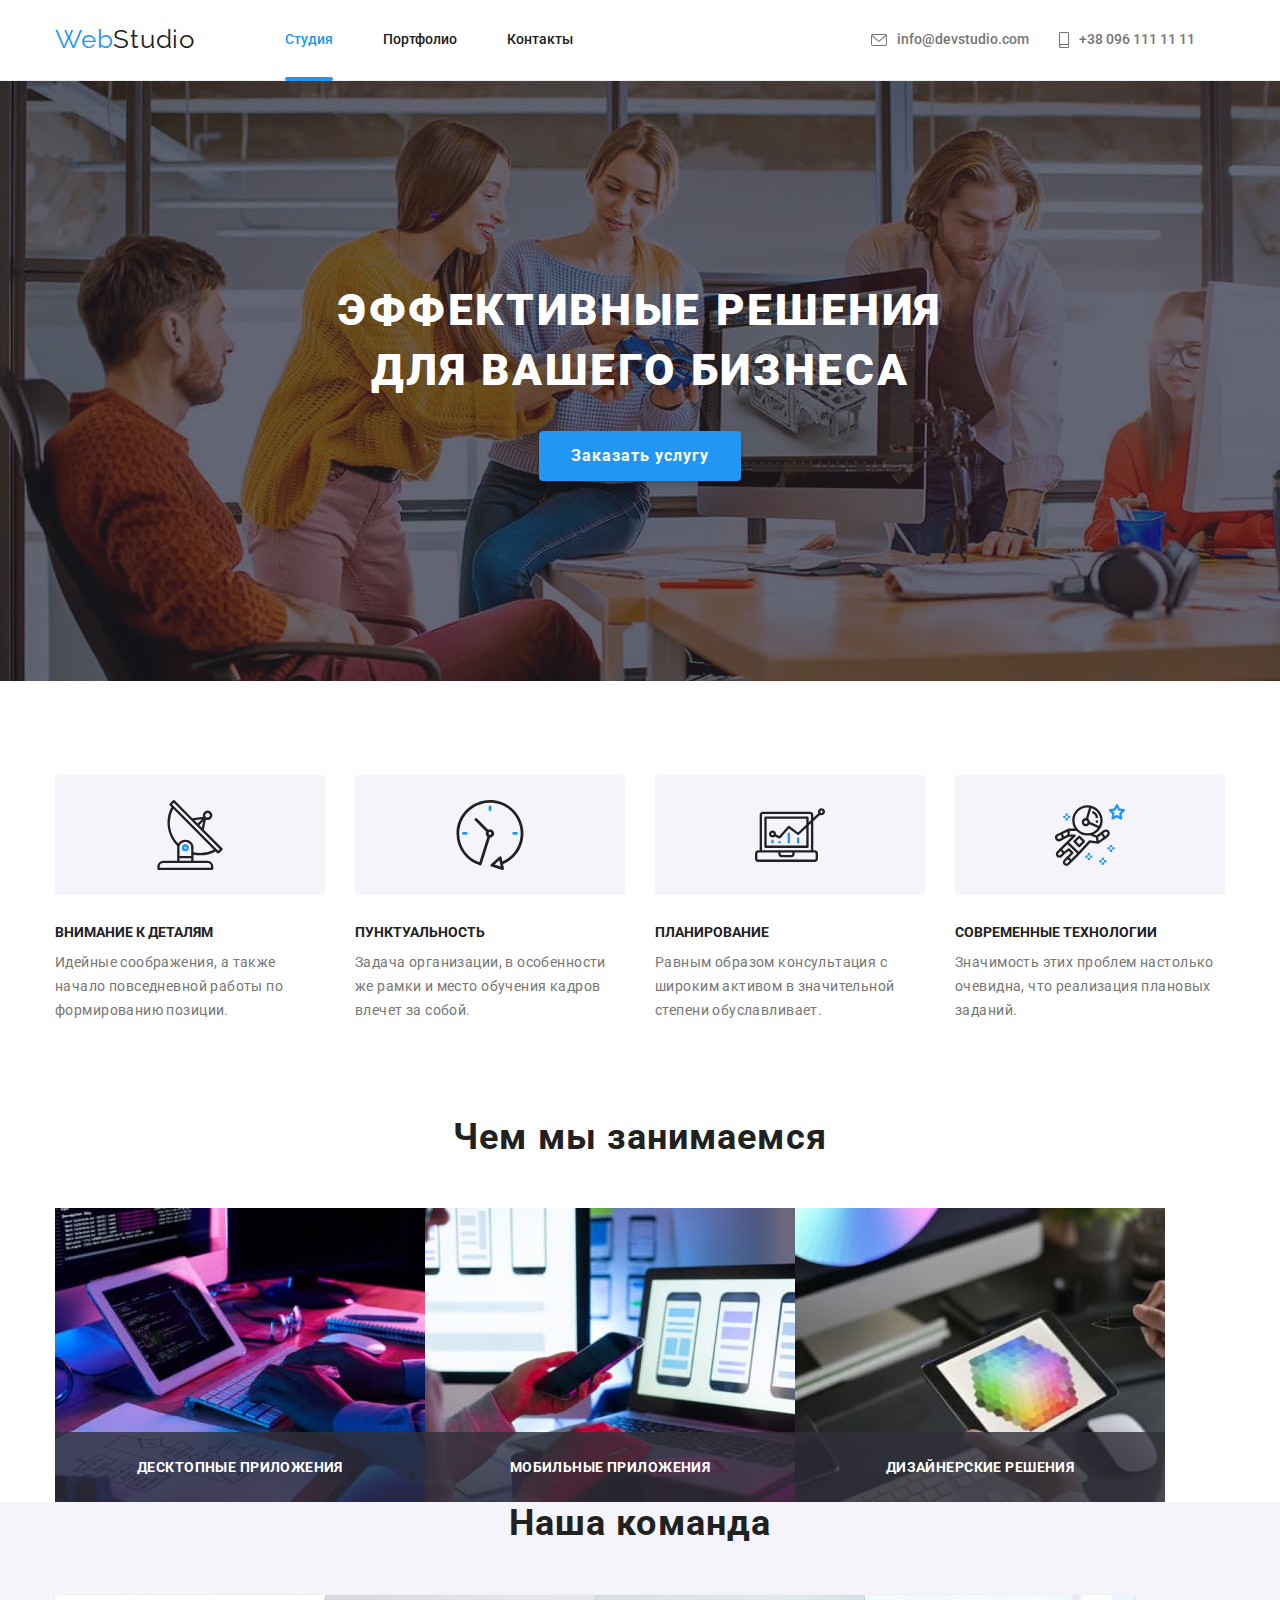
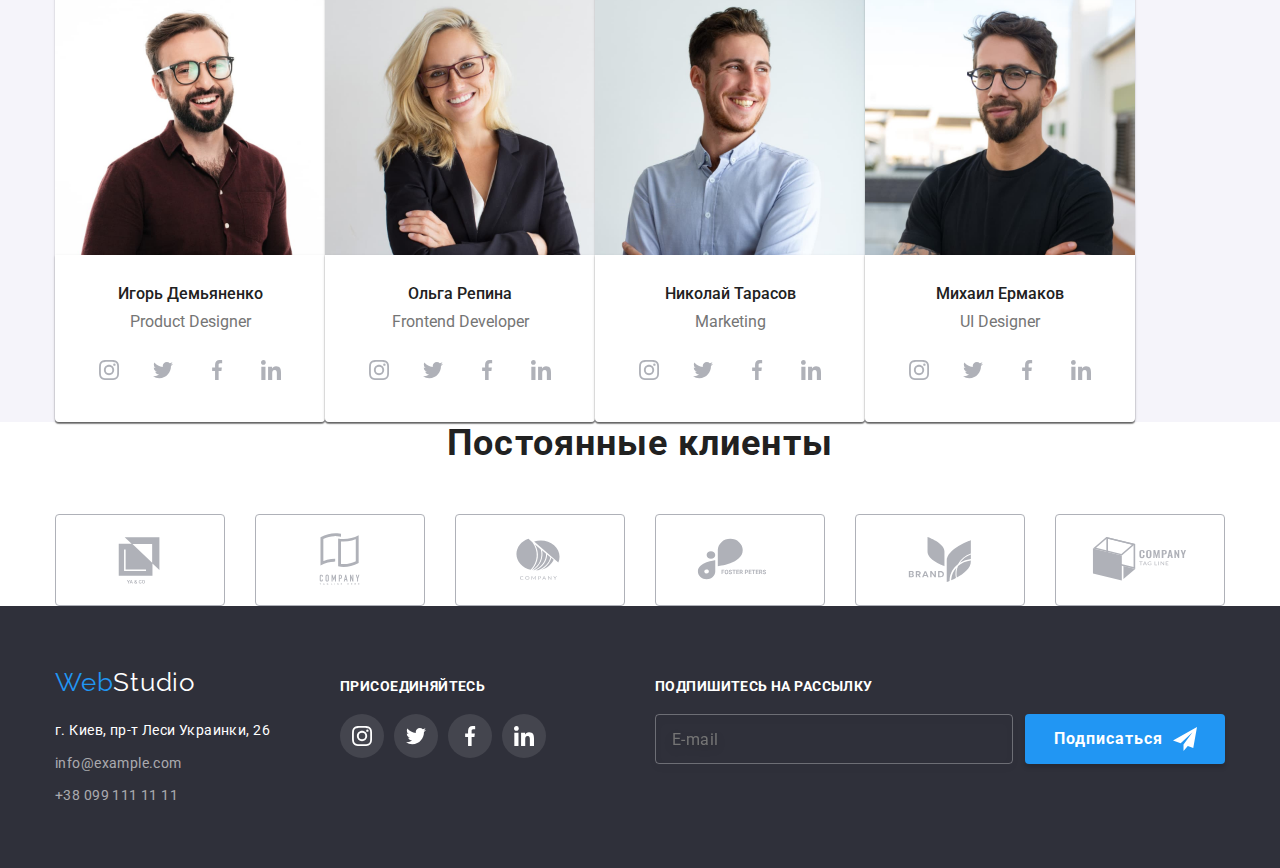
==== commit ef8ced16: "add sass section" ====
--- a/index.html
+++ b/index.html
@@ -36,55 +36,55 @@
     <!-- Главный блок -->
     <main>
         <!-- Герой -->
-        <section class="section hero">
+        <section class="section-hero">
             <div class="container">
-                <h1 class="hero-title">Эффективные решения для вашего бизнеса</h1>
-                <button class="hero-button" type="button" data-modal-open>Заказать услугу</button>
+                <h1 class="section-hero__title">Эффективные решения для вашего бизнеса</h1>
+                <button class="section-hero__button" type="button" data-modal-open>Заказать услугу</button>
             </div>
         </section>
         <!-- Особенности -->
-        <section class="section">
+        <section class="section-features">
             <div class="container">
-                <h2 class="peculiarities-title visually-hidden">Особенности</h2>
-                <ul class="peculiarities-list">
-                    <li class="item">
-                        <div class="icon-wrap">
+                <h2 class="visually-hidden">Особенности</h2>
+                <ul class="section-features__list">
+                    <li class="section-features__item">
+                        <div class="section-features__icon-wrap">
                             <svg width="70" height="70"> 
                                 <use href="./image/icons.svg#antenna"></use>
                             </svg>
                         </div>
-                        <h3 class="title">Внимание к деталям</h3>
-                        <p class="paragraphly">Идейные соображения, а также начало повседневной
+                        <h3 class="section-features__title">Внимание к деталям</h3>
+                        <p class="section-features__paragraphly">Идейные соображения, а также начало повседневной
                             работы по формированию позиции.</p>
                     </li>
-                    <li class="item">
-                        <div class="icon-wrap">
+                    <li class="section-features__item">
+                        <div class="section-features__icon-wrap">
                             <svg width="70" height="70"> 
                                 <use href="./image/icons.svg#clock"></use>
                             </svg>
                         </div>
-                        <h3 class="title">Пунктуальность</h3>
-                        <p class="paragraphly">Задача организации, в особенности же рамки и
+                        <h3 class="section-features__title">Пунктуальность</h3>
+                        <p class="section-features__paragraphly">Задача организации, в особенности же рамки и
                             место обучения кадров влечет за собой.</p>
                     </li>
-                    <li class="item">
-                        <div class="icon-wrap">
+                    <li class="section-features__item">
+                        <div class="section-features__icon-wrap">
                             <svg width="70" height="70"> 
                                 <use href="./image/icons.svg#diagram"></use>
                             </svg>
                         </div>
-                        <h3 class="title">Планирование</h3>
-                        <p class="paragraphly">Равным образом консультация с широким активом в
+                        <h3 class="section-features__title">Планирование</h3>
+                        <p class="section-features__paragraphly">Равным образом консультация с широким активом в
                             значительной степени обуславливает.</p>
                     </li>
-                    <li class="item">
-                        <div class="icon-wrap">
+                    <li class="section-features__item">
+                        <div class="section-features__icon-wrap">
                             <svg width="70" height="70"> 
                                 <use href="./image/icons.svg#astronaut"></use>
                             </svg>
                         </div>
-                        <h3 class="title">Современные технологии</h3>
-                        <p class="paragraphly">Значимость этих проблем настолько очевидна, что
+                        <h3 class="section-features__title">Современные технологии</h3>
+                        <p class="section-features__paragraphly">Значимость этих проблем настолько очевидна, что
                             реализация плановых заданий.</p>
                     </li>
                 </ul>
--- a/css/styles.css
+++ b/css/styles.css
@@ -59,7 +59,7 @@
 .header {
   border-bottom: 1px solid #ececec;
 }
-.header > .container {
+.header .container {
   display: flex;
   justify-content: center;
 }
@@ -170,7 +170,7 @@
   transition: fill 250ms cubic-bezier(0.4, 0, 0.2, 1);
 } */
 /* Главный блок */
-.section.hero {
+.section-hero {
   background-color: var(--secondary-bg-color);
   padding-top: 200px;
   padding-bottom: 200px;
@@ -185,7 +185,7 @@
   ),
   url("../image/backgrounds/optimiz/bghero.jpg");
   }
-.hero-title {
+.section-hero__title {
   color: var(--white);
   margin: auto;
   font-weight: 900;
@@ -211,7 +211,7 @@
 border: none;
 border-radius: 4px;
 }
-.hero-button {
+.section-hero__button {
   display: block;
   margin-top: 30px;
   margin-right: auto;
@@ -232,8 +232,10 @@
   cursor: pointer;
   border: transparent;
 }
+
+
 /* Особенности */
-.section {
+.section-features {
   color: var(--main-text-color);
   padding-top: 94px;
   padding-bottom: 94px;
@@ -250,19 +252,16 @@
   clip: rect(0 0 0 0);
   overflow: hidden;
 }
-.peculiarities-list {
-  display: flex;
-}
-.peculiarities-list .item {
+.section-features__list {
+  display: flex;
+}
+.section-features__item {
   width: 270px;
 }
-.section .item:not(:last-child) {
+.section-features__item:not(:last-child) {
   margin-right: 30px;
 }
-.section .item {
-position: relative;
-}
-.icon-wrap {
+.section-features__icon-wrap {
   display: flex;
   align-items: center;
   justify-content: center;
@@ -272,6 +271,32 @@
   background-color: var(--btn-bg-color);
   border-radius: 4px;
 }
+.section-features__title {
+  color: var(--main-text-color);
+  font-weight: 700;
+  font-size: 14px;
+  line-height: 1.14;
+  text-transform: uppercase;
+  margin-bottom: 10px;
+}
+.section-features__paragraphly {
+  color: var(--secondary-text-color);
+  font-size: 14px;
+  line-height: 1.7;
+  letter-spacing: 0.03em;
+}
+
+.section .item {
+position: relative;
+display: flex;
+}
+
+
+
+
+
+
+
 .section-team .item {
   display: flex;
   flex-direction: column;
@@ -284,9 +309,9 @@
   
 }
 
-.section .title {
+/* .section .title {
   margin-bottom: 10px;
-}
+} */
 .section.todo {
   padding-top: 0;
 }
@@ -312,19 +337,7 @@
   display: flex;
 }
 
-.peculiarities-list .title {
-  color: var(--main-text-color);
-  font-weight: 700;
-  font-size: 14px;
-  line-height: 1.14;
-  text-transform: uppercase;
-}
-.peculiarities-list .paragraphly {
-  color: var(--secondary-text-color);
-  font-size: 14px;
-  line-height: 1.7;
-  letter-spacing: 0.03em;
-}
+
 .section-title {
   margin-bottom: 50px;
   font-weight: 700;
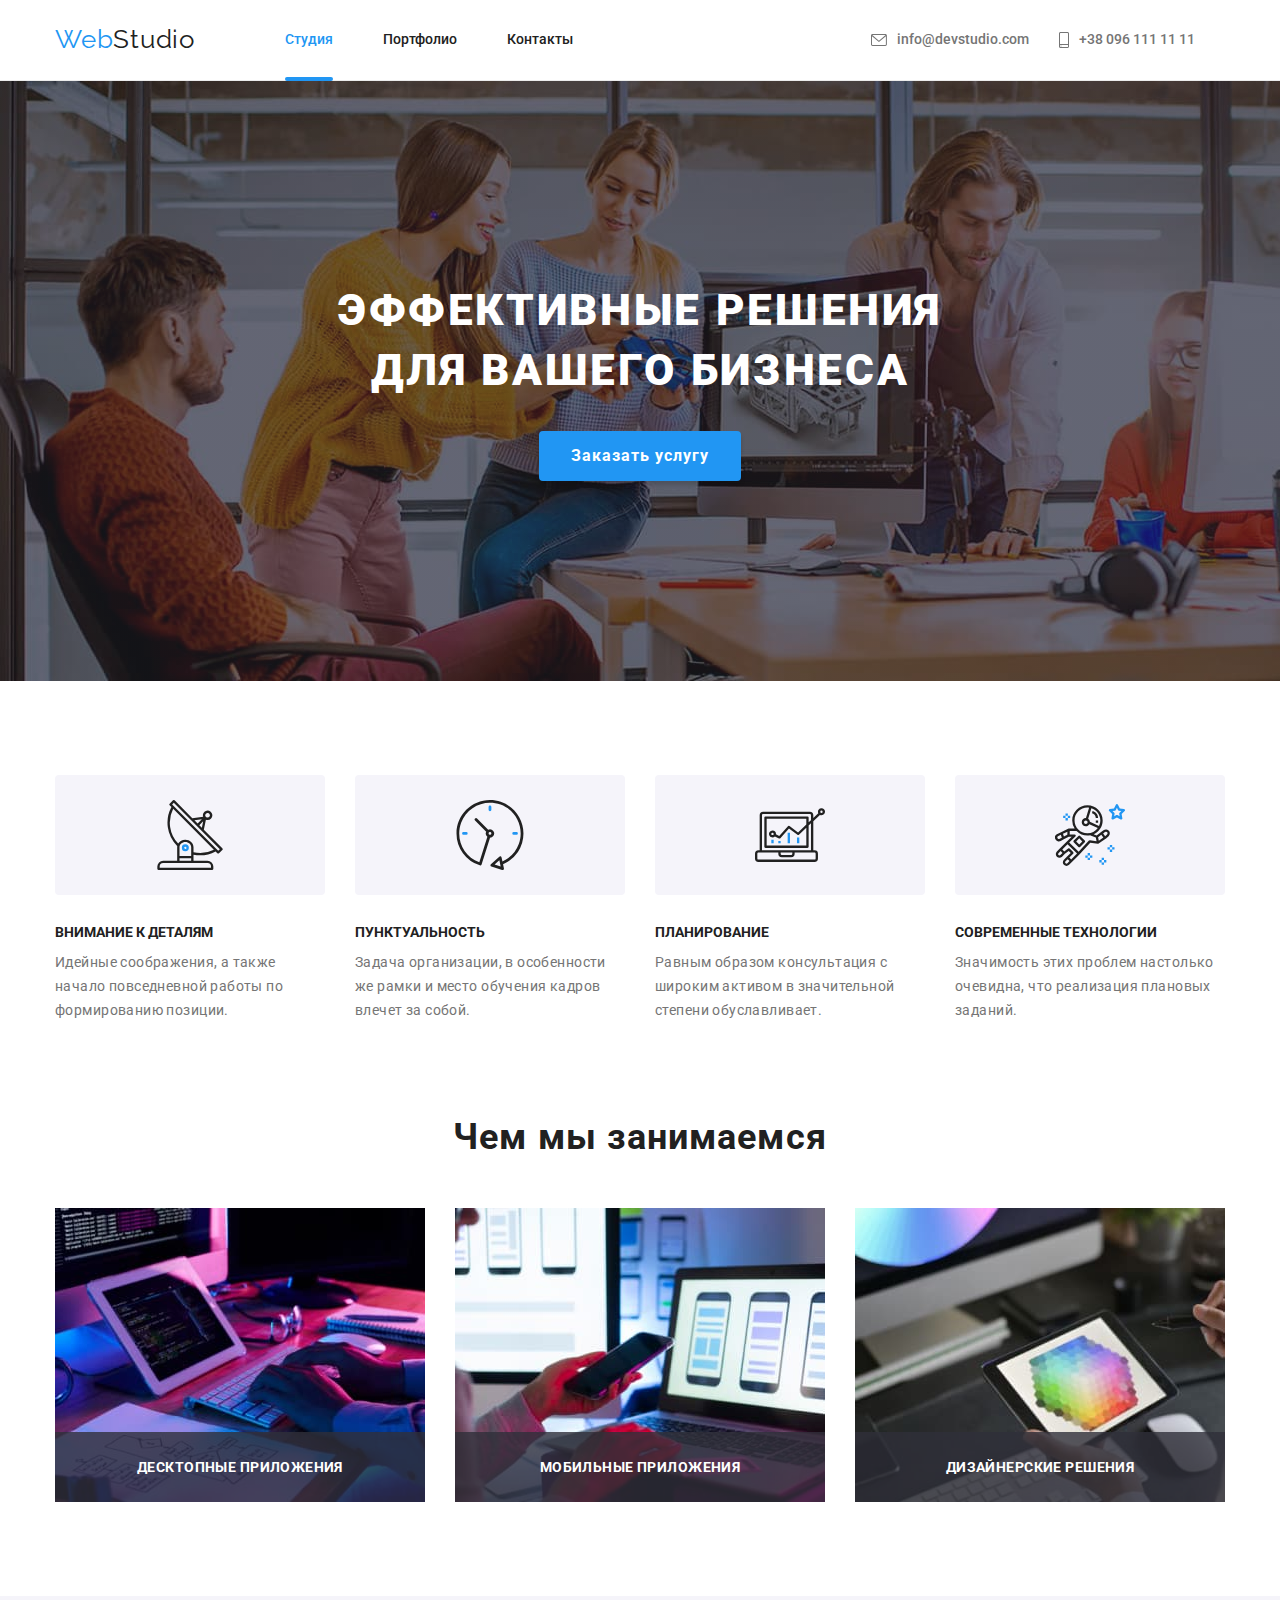
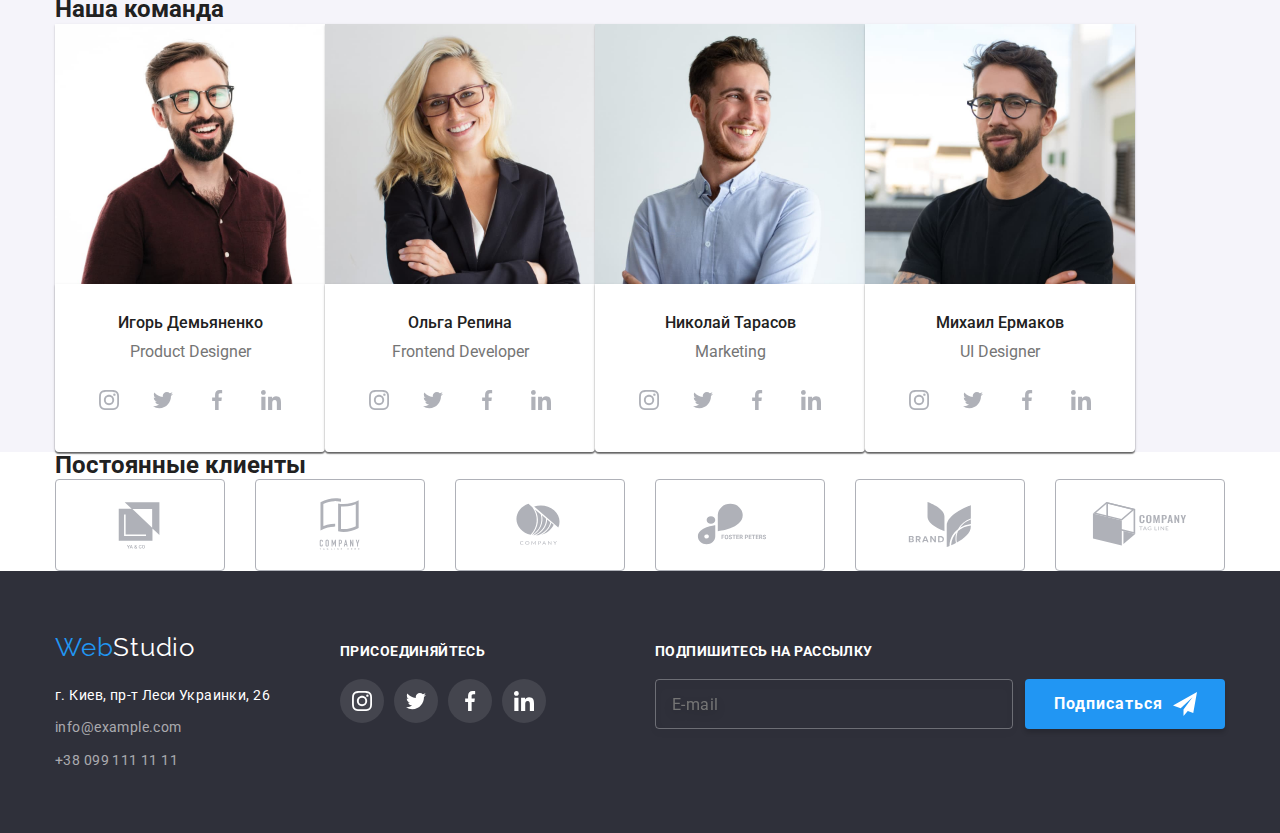
==== commit d42116ff: "sass add section-performance" ====
--- a/index.html
+++ b/index.html
@@ -91,29 +91,29 @@
             </div>
         </section>
         <!-- Чем мы занимаемся -->
-        <section class="section todo">
+        <section class="section-performance">
             <div class="container">
-                <h2 class="section-title">Чем мы занимаемся</h2>
-                <ul class="list" lang="en">
-                    <li class="item">
+                <h2 class="section-performance__title">Чем мы занимаемся</h2>
+                <ul class="section-performance__list" lang="en">
+                    <li class="section-performance__item">
                         <img src="./image/what_are_we_doing/optimiz/developed.jpg"
                             alt="developed" width="370">
-                            <div class="worklist">
-                                <h3 class="worklist-project">Десктопные приложения</h3>
+                            <div class="section-performance__worklist">
+                                <h3 class="section-performance__project">Десктопные приложения</h3>
                             </div>
                     </li>
-                    <li class="item">
+                    <li class="section-performance__item">
                         <img src="./image/what_are_we_doing/optimiz/mobile_design.jpg"
                             alt="mobile_design" width="370">
-                            <div class="worklist">
-                                <h3 class="worklist-project">Мобильные приложения</h3>
+                            <div class="section-performance__worklist">
+                                <h3 class="section-performance__project">Мобильные приложения</h3>
                             </div>
                     </li>
-                    <li class="item">
+                    <li class="section-performance__item">
                         <img src="./image/what_are_we_doing/optimiz/design.jpg" alt="design"
                             width="370">
-                            <div class="worklist">
-                                <h3 class="worklist-project">Дизайнерские решения</h3>
+                            <div class="section-performance__worklist">
+                                <h3 class="section-performance__project">Дизайнерские решения</h3>
                             </div>
                     </li>
                 </ul>
--- a/css/styles.css
+++ b/css/styles.css
@@ -286,10 +286,12 @@
   letter-spacing: 0.03em;
 }
 
-.section .item {
-position: relative;
-display: flex;
-}
+
+
+
+
+
+
 
 
 
@@ -312,10 +314,29 @@
 /* .section .title {
   margin-bottom: 10px;
 } */
-.section.todo {
+.section-performance {
   padding-top: 0;
-}
-.worklist {
+  padding-bottom: 94px;
+}
+.section-performance__title {
+  margin-bottom: 50px;
+  font-weight: 700;
+  font-size: 36px;
+  line-height: 1.17;
+  text-align: center;
+  letter-spacing: 0.03em;
+}
+.section-performance__list {
+  display: flex;
+}
+.section-performance__item {
+position: relative;
+display: flex;
+}
+.section-performance__item:not(:last-child) {
+  margin-right: 30px;
+}
+.section-performance__worklist {
 position: absolute;
     bottom: 0;
     display: flex;
@@ -325,7 +346,7 @@
     height: 70px;
     background-color: rgba(47, 48, 58, 0.8);
 }
-.worklist-project {
+.section-performance__project {
   font-weight: 700;
   font-size: 14px;
   line-height: 1.15;
@@ -333,19 +354,13 @@
   text-transform: uppercase;
   color: var(--white);
 }
-.list {
-  display: flex;
-}
-
-
-.section-title {
-  margin-bottom: 50px;
-  font-weight: 700;
-  font-size: 36px;
-  line-height: 1.17;
-  text-align: center;
-  letter-spacing: 0.03em;
-}
+
+.section .item {
+position: relative;
+display: flex;
+}
+
+
 .section.team {
   background-color: var(--btn-bg-color);
 }
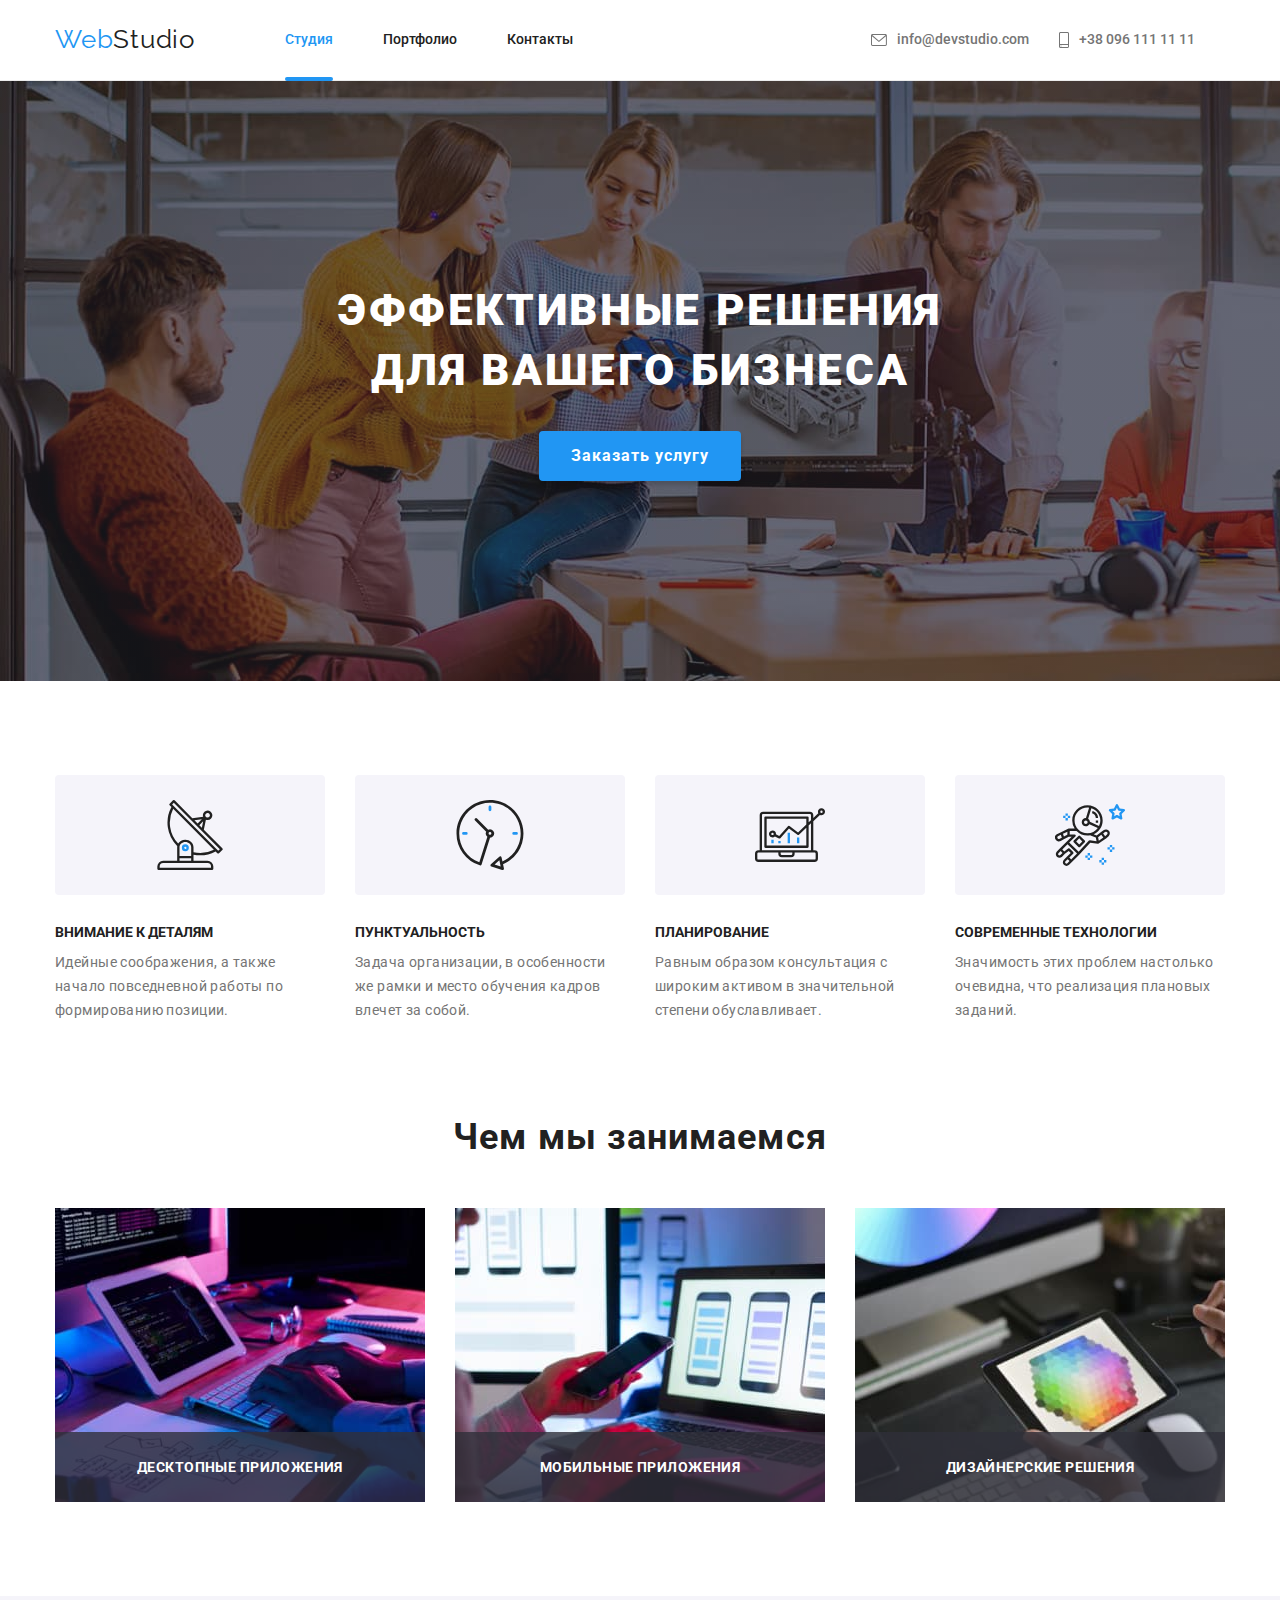
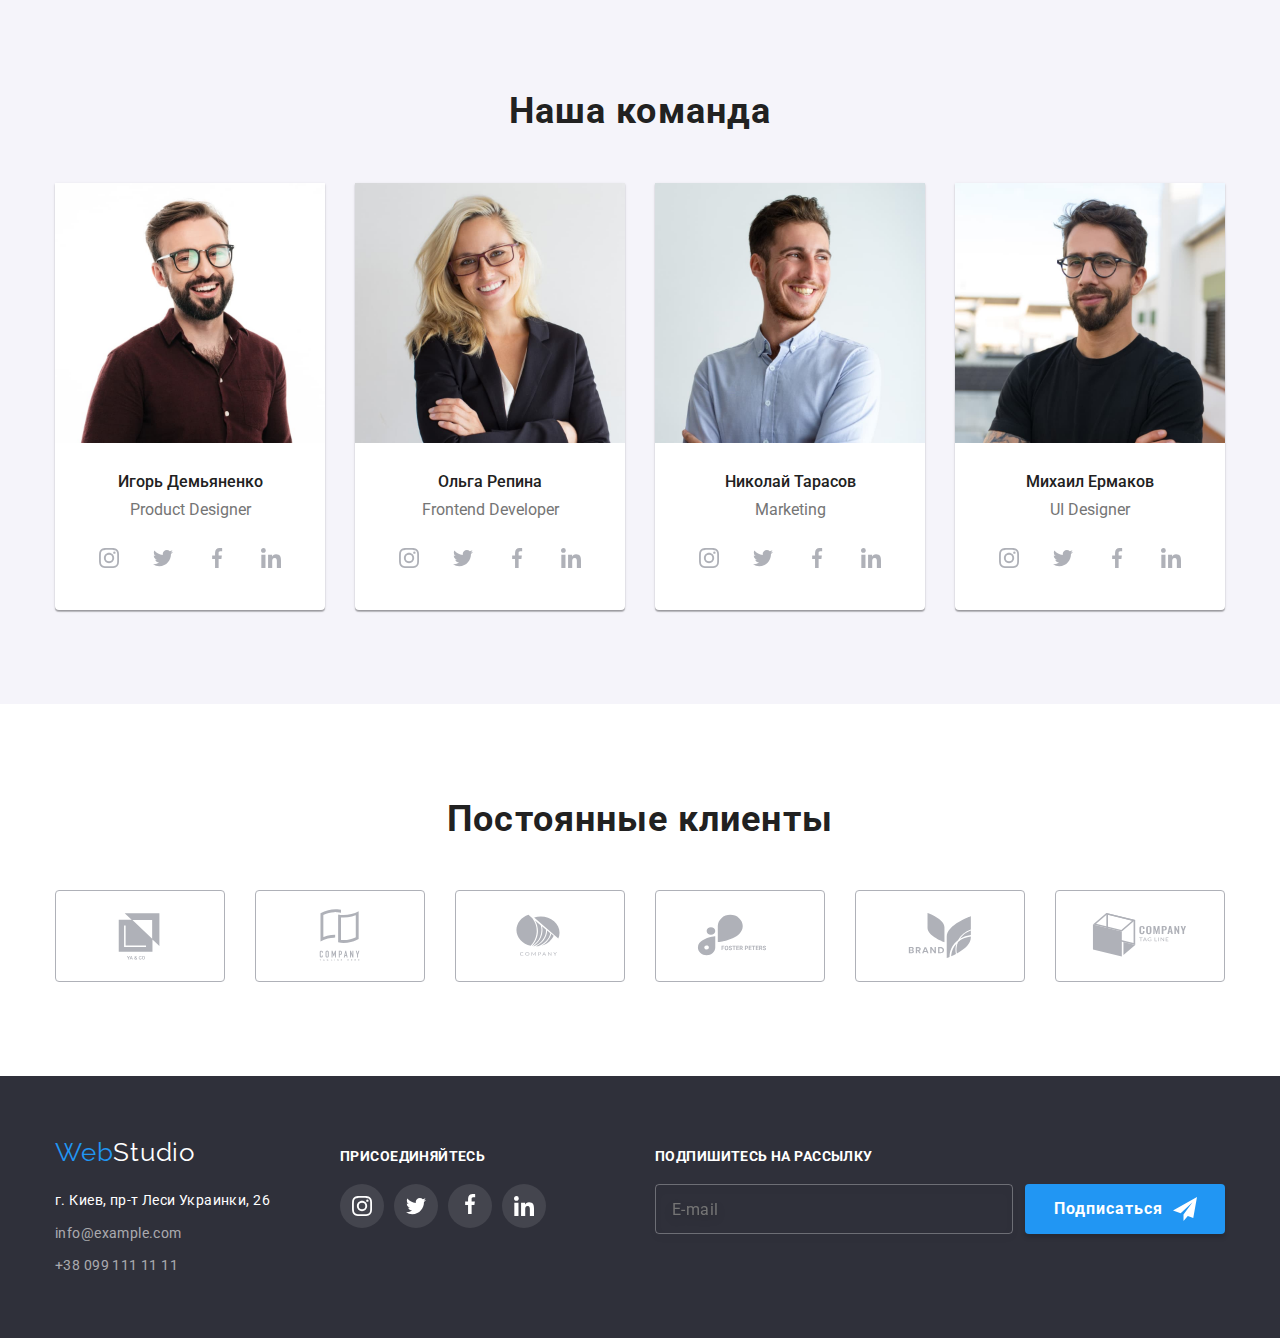
==== commit c9671cf7: "index.html refactoring bem saas" ====
--- a/index.html
+++ b/index.html
@@ -7,7 +7,7 @@
     <title>WebStudio</title>
     <link href="https://fonts.googleapis.com/css2?family=Raleway:wght@700&family=Roboto:wght@400;500;700;900&display=swap" rel="stylesheet">
     <link rel="stylesheet" href="https://cdnjs.cloudflare.com/ajax/libs/modern-normalize/1.1.0/modern-normalize.min.css">
-    <link rel="stylesheet" href="./css/styles.css"/>
+    <link rel="stylesheet" href="./css/main.min.css"/>
 </head>
 <body>
     <!-- Шапка сайта -->
@@ -120,159 +120,159 @@
             </div>
         </section>
         <!-- Наша команда -->
-        <section class="section team">
+        <section class="section-team">
             <div class="container">
-                <h2 class="section-title">Наша команда</h2>
-                <ul class="section-team">
+                <h2 class="section-team__title">Наша команда</h2>
+                <ul class="section-team__list">
                     <!-- Игорь Демьяненко Product Designer -->
-<li class="item">
+<li class="section-team__item">
                         <img src="./image/our_team/optimiz/product_designer.jpg"
                             alt="product_designer" width="270">
-<div class="box"><h3 class="member">Игорь Демьяненко</h3>
-<p class="profesion" lang="en">Product Designer</p>
+<div class="section-team__box"><h3 class="section-team__member">Игорь Демьяненко</h3>
+<p class="section-team__profesion" lang="en">Product Designer</p>
 <ul class="team-socials">
-    <li class="team-socials-item">
-        <a class="team-socials-link" href="">
-            <svg class="team-socials-svg" width="20" height="20">
+    <li class="team-socials__item">
+        <a class="team-socials__link" href="">
+            <svg class="team-socials__svg" width="20" height="20">
                 <use href="./image/icons.svg#instagram"></use>
-              </svg>
-        </a>
-    </li>
-    <li class="team-socials-item">
-        <a class="team-socials-link" href="">
-            <svg class="team-socials-svg" width="20" height="20">
+            </svg>
+        </a>
+    </li>
+    <li class="team-socials__item">
+        <a class="team-socials__link" href="">
+            <svg class="team-socials__svg" width="20" height="20">
                 <use href="./image/icons.svg#twitter"></use>
-              </svg>
-        </a>
-    </li>
-    <li class="team-socials-item">
-        <a class="team-socials-link" href="">
-            <svg class="team-socials-svg" width="20" height="20">
+            </svg>
+        </a>
+    </li>
+    <li class="team-socials__item">
+        <a class="team-socials__link" href="">
+            <svg class="team-socials__svg" width="20" height="20">
                 <use href="./image/icons.svg#facebook"></use>
-              </svg>
-        </a>
-    </li>
-    <li class="team-socials-item">
-        <a class="team-socials-link" href="">
-            <svg class="team-socials-svg" width="20" height="20">
+            </svg>
+        </a>
+    </li>
+    <li class="team-socials__item">
+        <a class="team-socials__link" href="">
+            <svg class="team-socials__svg" width="20" height="20">
                 <use href="./image/icons.svg#linkedin"></use>
-              </svg>
+            </svg>
         </a>
     </li> 
 </ul>
 </div>
 </li>
                     <!-- Ольга Репина Frontend Developer -->
-                    <li class="item">
+                    <li class="section-team__item">
                         <img src="./image/our_team/optimiz/frontend_developer.jpg"
                             alt="frontend_developer" width="270">
-<div class="box"><h3 class="member">Ольга Репина</h3>
-<p class="profesion" lang="en">Frontend Developer</p>
+<div class="section-team__box"><h3 class="section-team__member">Ольга Репина</h3>
+<p class="section-team__profesion" lang="en">Frontend Developer</p>
 <ul class="team-socials">
-    <li class="team-socials-item">
-        <a class="team-socials-link" href="">
-            <svg class="team-socials-svg" width="20" height="20">
+    <li class="team-socials__item">
+        <a class="team-socials__link" href="">
+            <svg class="team-socials__svg" width="20" height="20">
                 <use href="./image/icons.svg#instagram"></use>
-              </svg>
-        </a>
-    </li>
-    <li class="team-socials-item">
-        <a class="team-socials-link" href="">
-            <svg class="team-socials-svg" width="20" height="20">
+            </svg>
+        </a>
+    </li>
+    <li class="team-socials__item">
+        <a class="team-socials__link" href="">
+            <svg class="team-socials__svg" width="20" height="20">
                 <use href="./image/icons.svg#twitter"></use>
-              </svg>
-        </a>
-    </li>
-    <li class="team-socials-item">
-        <a class="team-socials-link" href="">
-            <svg class="team-socials-svg" width="20" height="20">
+            </svg>
+        </a>
+    </li>
+    <li class="team-socials__item">
+        <a class="team-socials__link" href="">
+            <svg class="team-socials__svg" width="20" height="20">
                 <use href="./image/icons.svg#facebook"></use>
-              </svg>
-        </a>
-    </li>
-    <li class="team-socials-item">
-        <a class="team-socials-link" href="">
-            <svg class="team-socials-svg" width="20" height="20">
+            </svg>
+        </a>
+    </li>
+    <li class="team-socials__item">
+        <a class="team-socials__link" href="">
+            <svg class="team-socials__svg" width="20" height="20">
                 <use href="./image/icons.svg#linkedin"></use>
-              </svg>
-        </a>
-    </li> 
+            </svg>
+        </a>
+    </li>
 </ul>
 </div>
                     </li>
                     <!-- Николай Тарасов Marketing -->
-                    <li class="item">
+                    <li class="section-team__item">
                         <img src="./image/our_team/optimiz/marketing.jpg" alt="marketing"
                             width="270">
-<div class="box"><h3 class="member">Николай Тарасов</h3>
-<p class="profesion" lang="en">Marketing</p>
+<div class="section-team__box"><h3 class="section-team__member">Николай Тарасов</h3>
+<p class="section-team__profesion" lang="en">Marketing</p>
 <ul class="team-socials">
-    <li class="team-socials-item">
-        <a class="team-socials-link" href="">
-            <svg class="team-socials-svg" width="20" height="20">
+    <li class="team-socials__item">
+        <a class="team-socials__link" href="">
+            <svg class="team-socials__svg" width="20" height="20">
                 <use href="./image/icons.svg#instagram"></use>
-              </svg>
-        </a>
-    </li>
-    <li class="team-socials-item">
-        <a class="team-socials-link" href="">
-            <svg class="team-socials-svg" width="20" height="20">
+            </svg>
+        </a>
+    </li>
+    <li class="team-socials__item">
+        <a class="team-socials__link" href="">
+            <svg class="team-socials__svg" width="20" height="20">
                 <use href="./image/icons.svg#twitter"></use>
-              </svg>
-        </a>
-    </li>
-    <li class="team-socials-item">
-        <a class="team-socials-link" href="">
-            <svg class="team-socials-svg" width="20" height="20">
+            </svg>
+        </a>
+    </li>
+    <li class="team-socials__item">
+        <a class="team-socials__link" href="">
+            <svg class="team-socials__svg" width="20" height="20">
                 <use href="./image/icons.svg#facebook"></use>
-              </svg>
-        </a>
-    </li>
-    <li class="team-socials-item">
-        <a class="team-socials-link" href="">
-            <svg class="team-socials-svg" width="20" height="20">
+            </svg>
+        </a>
+    </li>
+    <li class="team-socials__item">
+        <a class="team-socials__link" href="">
+            <svg class="team-socials__svg" width="20" height="20">
                 <use href="./image/icons.svg#linkedin"></use>
-              </svg>
-        </a>
-    </li> 
+            </svg>
+        </a>
+    </li>
 </ul>
 </div>
                     </li>
                     <!-- Михаил Ермаков UI Designer -->
-                    <li class="item">
+                    <li class="section-team__item">
                         <img src="./image/our_team/optimiz/ui_designer.jpg" alt="ui_designer"
                             width="270">
-<div class="box"><h3 class="member">Михаил Ермаков</h3>
-<p class="profesion" lang="en">UI Designer</p>
+<div class="section-team__box"><h3 class="section-team__member">Михаил Ермаков</h3>
+<p class="section-team__profesion" lang="en">UI Designer</p>
 <ul class="team-socials">
-    <li class="team-socials-item">
-        <a class="team-socials-link" href="">
-            <svg class="team-socials-svg" width="20" height="20">
+    <li class="team-socials__item">
+        <a class="team-socials__link" href="">
+            <svg class="team-socials__svg" width="20" height="20">
                 <use href="./image/icons.svg#instagram"></use>
-              </svg>
-        </a>
-    </li>
-    <li class="team-socials-item">
-        <a class="team-socials-link" href="">
-            <svg class="team-socials-svg" width="20" height="20">
+            </svg>
+        </a>
+    </li>
+    <li class="team-socials__item">
+        <a class="team-socials__link" href="">
+            <svg class="team-socials__svg" width="20" height="20">
                 <use href="./image/icons.svg#twitter"></use>
-              </svg>
-        </a>
-    </li>
-    <li class="team-socials-item">
-        <a class="team-socials-link" href="">
-            <svg class="team-socials-svg" width="20" height="20">
+            </svg>
+        </a>
+    </li>
+    <li class="team-socials__item">
+        <a class="team-socials__link" href="">
+            <svg class="team-socials__svg" width="20" height="20">
                 <use href="./image/icons.svg#facebook"></use>
-              </svg>
-        </a>
-    </li>
-    <li class="team-socials-item">
-        <a class="team-socials-link" href="">
-            <svg class="team-socials-svg" width="20" height="20">
+            </svg>
+        </a>
+    </li>
+    <li class="team-socials__item">
+        <a class="team-socials__link" href="">
+            <svg class="team-socials__svg" width="20" height="20">
                 <use href="./image/icons.svg#linkedin"></use>
-              </svg>
-        </a>
-    </li> 
+            </svg>
+        </a>
+    </li>
 </ul>
 </div>
                     </li>
@@ -280,43 +280,43 @@
             </div>
         </section>
         <!-- Постоянные клиенты -->
-        <section class="section costumers-client">
+        <section class="section-costumers">
             <div class="container">
-                <h2 class="section-title">Постоянные клиенты</h2>
-                <ul class="client-list">
-                    <li class="client-item">
-                        <a class="client-link" href="">
-                            <svg class="client-logo" width="106" height="60">
+                <h2 class="section-costumers__title">Постоянные клиенты</h2>
+                <ul class="section-costumers__list">
+                    <li class="section-costumers__item">
+                        <a class="section-costumers__link" href="">
+                            <svg class="section-costumers__logo" width="106" height="60">
                                 <use href="./image/icons.svg#ya-and-co"></use></svg>
                         </a>
                     </li>
-                    <li class="client-item">
-                        <a class="client-link" href="">
-                            <svg class="client-logo" width="106" height="60">
+                    <li class="section-costumers__item">
+                        <a class="section-costumers__link" href="">
+                            <svg class="section-costumers__logo" width="106" height="60">
                                 <use href="./image/icons.svg#company-tagline-here"></use></svg>
                         </a>
                     </li>
-                    <li class="client-item">
-                        <a class="client-link" href="">
-                            <svg class="client-logo" width="106" height="60">
+                    <li class="section-costumers__item">
+                        <a class="section-costumers__link" href="">
+                            <svg class="section-costumers__logo" width="106" height="60">
                                 <use href="./image/icons.svg#company"></use></svg>
                         </a>
                     </li>
-                    <li class="client-item">
-                        <a class="client-link" href="">
-                            <svg class="client-logo" width="106" height="60">
+                    <li class="section-costumers__item">
+                        <a class="section-costumers__link" href="">
+                            <svg class="section-costumers__logo" width="106" height="60">
                                 <use href="./image/icons.svg#foster-peters"></use></svg>
                         </a>
                     </li>
-                    <li class="client-item">
-                        <a class="client-link" href="">
-                            <svg class="client-logo" width="106" height="60">
+                    <li class="section-costumers__item">
+                        <a class="section-costumers__link" href="">
+                            <svg class="section-costumers__logo" width="106" height="60">
                                 <use href="./image/icons.svg#brand"></use></svg>
                         </a>
                     </li>
-                    <li class="client-item">
-                        <a class="client-link" href="">
-                            <svg class="client-logo" width="106" height="60">
+                    <li class="section-costumers__item">
+                        <a class="section-costumers__link" href="">
+                            <svg class="section-costumers__logo" width="106" height="60">
                                 <use href="./image/icons.svg#company-tag-line"></use></svg>
                         </a>
                     </li>
@@ -327,56 +327,56 @@
     <!-- Подвал сайта -->
     <footer class="footer">
         <div class="container">
-            <div class="address-wrap">
+            <div class="footer__wrap">
                 <a class="logo" lang="en" href=""><span class="blue-logo">Web</span>Studio</a>
-                <address class="address-list">
-                    <ul class="">
-                        <li class="item"><a class="address" href="https://goo.gl/maps/Ta9KP2Tuc9y4ZhMA9" target="_blank"
+                <address class="address">
+                    <ul class="address__list">
+                        <li class="address__item"><a class="address__address" href="https://goo.gl/maps/Ta9KP2Tuc9y4ZhMA9" target="_blank"
                             rel="noopener noreferrer">г. Киев, пр-т Леси Украинки, 26</a></li>
-                        <li class="item"><a class="link" href="mailto:info@example.com">info@example.com</a>
+                        <li class="address__item"><a class="address__link" href="mailto:info@example.com">info@example.com</a>
                         </li>
-                        <li class="item"><a class="link" href="tel:+380991111111">+38 099 111 11 11</a></li>
+                        <li class="address__item"><a class="address__link" href="tel:+380991111111">+38 099 111 11 11</a></li>
                     </ul>
                 </address>
             </div>
-            <div class="join-wrap">
-                <h3 class="join-title">ПРИСОЕДИНЯЙТЕСЬ</h3>
+            <div class="footer__join-wrap">
+                <h3 class="footer__join-title">ПРИСОЕДИНЯЙТЕСЬ</h3>
                 <ul class="team-socials">
-                    <li class="team-socials-item">
+                    <li class="team-socials__item">
+                        <a class="team-socials__link" href="">
+                            <svg class="team-socials__svg" width="20" height="20">
+                                <use href="./image/icons.svg#instagram"></use>
+                            </svg>
+                        </a>
+                    </li>
+                    <li class="team-socials__item">
+                        <a class="team-socials__link" href="">
+                            <svg class="team-socials__svg" width="20" height="20">
+                                <use href="./image/icons.svg#twitter"></use>
+                            </svg>
+                        </a>
+                    </li>
+                    <li class="team-socials__item">
                         <a class="team-socials-link" href="">
-                            <svg class="team-socials-svg" width="20" height="20">
-                                <use href="./image/icons.svg#instagram"></use>
-                              </svg>
-                        </a>
-                    </li>
-                    <li class="team-socials-item">
-                        <a class="team-socials-link" href="">
-                            <svg class="team-socials-svg" width="20" height="20">
-                                <use href="./image/icons.svg#twitter"></use>
-                              </svg>
-                        </a>
-                    </li>
-                    <li class="team-socials-item">
-                        <a class="team-socials-link" href="">
-                            <svg class="team-socials-svg" width="20" height="20">
+                            <svg class="team-socials__svg" width="20" height="20">
                                 <use href="./image/icons.svg#facebook"></use>
-                              </svg>
-                        </a>
-                    </li>
-                    <li class="team-socials-item">
-                        <a class="team-socials-link" href="">
-                            <svg class="team-socials-svg" width="20" height="20">
+                            </svg>
+                        </a>
+                    </li>
+                    <li class="team-socials__item">
+                        <a class="team-socials__link" href="">
+                            <svg class="team-socials__svg" width="20" height="20">
                                 <use href="./image/icons.svg#linkedin"></use>
-                              </svg>
+                            </svg>
                         </a>
                     </li> 
                 </ul>
             </div>
-            <form class="subscription-form" name="subscription-form" autocomplete="off">
-                <h3 class="subscription-title">Подпишитесь на рассылку</h3>
-                <div class="subscription-wrap">
-                    <input class="subscription-input" type="email" name="email" placeholder="E-mail">
-                    <button class="subscription-button button" type="submit">
+            <form class="subscription" name="subscription-form" autocomplete="off">
+                <h3 class="subscription__title">Подпишитесь на рассылку</h3>
+                <div class="subscription__wrap">
+                    <input class="subscription__input" type="email" name="email" placeholder="E-mail">
+                    <button class="subscription__button button" type="submit">
                         <span>Подписаться</span>
                         <svg class="button-icon" width="24" height="24">
                             <use href="./image/icons.svg#icon-send"></use>
@@ -388,54 +388,54 @@
 
     </footer>
     <div class="modal is-hidden" data-modal="">
-        <div class="modal-body">
-            <button class="modal-button" type="button" data-modal-close="">
-                <svg class="modal-close" width="11" height="11">
+        <div class="modal__body">
+            <button class="modal__button" type="button" data-modal-close="">
+                <svg class="modal__close" width="11" height="11">
                     <use href="./image/icons.svg#close-block"></use>
                 </svg>
             </button>
-             <h2 class="modal-title">Оставьте свои данные, мы вам перезвоним</h2>
-             <form class="form-order" name="feedback-form" autocomplete="off">
-                 <div class="form-order-box">
-                    <label for="box-name" class="box-label">Имя</label>
-                    <div class="box-wrap">
-                        <input type="text" id="box-name" name="name" class="box-input">
-                        <svg class="box-icon" width="18" height="18">
+            <h2 class="modal__title">Оставьте свои данные, мы вам перезвоним</h2>
+            <form class="modal-form" name="feedback-form" autocomplete="off">
+                <div class="modal-form__box">
+                    <label for="box-name" class="modal-form__box-label">Имя</label>
+                    <div class="modal-form__box-wrap">
+                        <input type="text" id="box-name" name="name" class="modal-form__box-input">
+                        <svg class="modal-form__box-icon" width="18" height="18">
                             <use href="./image/icons.svg#person"></use>
                         </svg>
                     </div>
-                 </div>
-                 <div class="form-order-box">
-                    <label for="box-phone" class="box-label">Телефон</label>
-                    <div class="box-wrap">
-                        <input type="text" id="box-phone" name="phone" class="box-input">
-                        <svg class="box-icon" width="18" height="18">
+                </div>
+                <div class="modal-form__box">
+                    <label for="box-phone" class="modal-form__box-label">Телефон</label>
+                    <div class="modal-form__box-wrap">
+                        <input type="text" id="box-phone" name="phone" class="modal-form__box-input">
+                        <svg class="modal-form__box-icon" width="18" height="18">
                             <use href="./image/icons.svg#modalphone"></use>
                         </svg>
                     </div>
-                 </div>
-                 <div class="form-order-box">
-                     <label for="box-email" class="box-label">Почта</label>
-                     <div class="box-wrap">
-                         <input type="email" id="box-email" name="email" class="box-input">
-                         <svg class="box-icon" width="18" height="18">
-                             <use href="./image/icons.svg#modalmail"></use>
-                         </svg>
-                     </div>
-                 </div>
-                 <div class="form-order-box">
-                     <label for="box-comment" class="box-label">Комментарий</label>
-                     <textarea placeholder="Введите текст" name="comment" id="box-comment" rows="6"  class="box-message"></textarea>
-                 </div>
-                 <label class="checkbox-terms">
-                    <input type="checkbox" name="checkbox" class="terms-input">
-                    <span class="terms-icon"></span>
-                    <span class="terms-text">Соглашаюсь с рассылкой и принимаю 
-                        <a href="" class="terms-link">Условия договора</a>
+                </div>
+                <div class="modal-form__box">
+                    <label for="box-email" class="modal-form__box-label">Почта</label>
+                    <div class="modal-form__box-wrap">
+                        <input type="email" id="box-email" name="email" class="modal-form__box-input">
+                        <svg class="modal-form__box-icon" width="18" height="18">
+                            <use href="./image/icons.svg#modalmail"></use>
+                        </svg>
+                    </div>
+                </div>
+                <div class="modal-form__box">
+                    <label for="box-comment" class="modal-form__box-label">Комментарий</label>
+                    <textarea placeholder="Введите текст" name="comment" id="box-comment" rows="6"  class="modal-form__box-message"></textarea>
+                </div>
+                <label class="modal-form__checkbox-terms">
+                    <input type="checkbox" name="checkbox" class="modal-form__terms-input">
+                    <span class="modal-form__terms-icon"></span>
+                    <span class="modal-form__terms-text">Соглашаюсь с рассылкой и принимаю 
+                        <a href="" class="modal-form__terms-link">Условия договора</a>
                     </span>
-                 </label>
-                 <button class="send-button button" type="submit">Отправить</button>
-                </form>
+                </label>
+                <button class="modal-form__send-button button" type="submit">Отправить</button>
+            </form>
         </div>
     </div>
 
--- a/css/main.min.css
+++ b/css/main.min.css
@@ -0,0 +1,2 @@
+ul,h1,h2,h3,h4,h5,h6,p{padding:0;margin:0}body{color:#212121;background-color:#fff;font-family:Roboto, sans-serif}ul{list-style:none}ul li a{color:inherit;text-decoration:none;font-style:normal}img{display:block}.link,.street,.logo,address{text-decoration:none;color:inherit;font-family:inherit;font-style:inherit;margin:0;padding:0}.container{padding-left:15px;padding-right:15px;margin:auto;width:1200px}.button{min-width:200px;max-width:350px;padding:10px 32px;font-family:Roboto, sans-serif;font-weight:700;font-size:var(--font-size-medium);line-height:1.875;letter-spacing:0.06em;color:#fff;cursor:pointer;background-color:#2196f3;border:none;border-radius:4px}.header{border-bottom:1px solid #ececec}.header .container{display:flex;justify-content:center}.logo{color:var(--main-text-color);text-decoration:none;font-family:Raleway, sans-serif;font-size:26px;line-height:1.2;letter-spacing:0.03em}.blue-logo{color:#2196f3}.header-nav{display:flex;align-items:center}.header-nav__list{display:flex;align-items:center;margin-left:90px}.header-nav__item{margin-right:50px}.header-nav__item:last-child{margin-right:0}.header-nav__link{display:block;color:var(--main-text-color);padding-top:32px;padding-bottom:32px;text-decoration:none;font-style:normal;font-weight:500;font-size:14px;line-height:1.14;transition:color 250ms cubic-bezier(0.4, 0, 0.2, 1)}.header-nav__link:hover,.header-nav__link:focus{color:#2196f3}.header-nav__link--current{position:relative;color:#2196f3}.header-nav__link--current::after{content:"";position:absolute;bottom:-1px;display:block;width:100%;height:4px;background-color:#2196f3;border-radius:2px}.header-contacts{display:flex;align-items:center;margin-left:auto}.header-contacts__item{margin-right:30px}.header-contacts__link{color:#757575;fill:#757575;text-decoration:none;font-family:Roboto;font-style:normal;font-weight:500;font-size:14px;line-height:1.14;display:flex;align-items:center;transition:color 250ms cubic-bezier(0.4, 0, 0.2, 1)}.header-contacts__link:hover svg,.header-contacts__link:focus svg{fill:#2196f3}.header-contacts__link:hover,.header-contacts__link:focus{color:#2196f3}.header-contacts__icon{margin-right:10px;transition:fill 250ms cubic-bezier(0.4, 0, 0.2, 1)}.section-hero{background-color:#2f303a;padding-top:200px;padding-bottom:200px;margin-left:auto;margin-right:auto;max-width:1600px;min-height:600px;background-image:linear-gradient(to right, rgba(47,48,58,0.4), rgba(47,48,58,0.4)),url("../image/backgrounds/optimiz/bghero.jpg")}.section-hero__title{color:#fff;margin:auto;font-weight:900;font-size:44px;line-height:1.36;text-align:center;max-width:696px;letter-spacing:0.06em;text-transform:uppercase}.section-hero__button{display:block;margin-top:30px;margin-right:auto;margin-left:auto;padding-top:10px;padding-right:32px;padding-bottom:10px;padding-left:32px;text-align:center;font-style:normal;font-weight:700;line-height:1.87;letter-spacing:0.06em;color:#fff;background:#2196f3;box-shadow:0px 4px 4px rgba(0,0,0,0.15);border-radius:4px;cursor:pointer;border:transparent}.section-features{color:#212121;padding-top:94px;padding-bottom:94px}.section-features__list{display:flex}.section-features__item{width:270px}.section-features__item:not(:last-child){margin-right:30px}.section-features__icon-wrap{display:flex;align-items:center;justify-content:center;width:270px;height:120px;margin-bottom:30px;background-color:#f5f4fa;border-radius:4px}.section-features__title{color:#212121;font-weight:700;font-size:14px;line-height:1.14;text-transform:uppercase;margin-bottom:10px}.section-features__paragraphly{color:#757575;font-size:14px;line-height:1.7;letter-spacing:0.03em}.visually-hidden{position:absolute;width:1px;height:1px;margin:-1px;border:0;padding:0;white-space:nowrap;clip-path:inset(100%);clip:rect(0 0 0 0);overflow:hidden}.section-performance{padding-top:0;padding-bottom:94px}.section-performance__title{margin-bottom:50px;font-weight:700;font-size:36px;line-height:1.17;text-align:center;letter-spacing:0.03em}.section-performance__list{display:flex}.section-performance__item{position:relative;display:flex}.section-performance__item:not(:last-child){margin-right:30px}.section-performance__worklist{position:absolute;bottom:0;display:flex;align-items:center;justify-content:center;width:100%;height:70px;background-color:rgba(47,48,58,0.8)}.section-performance__project{font-weight:700;font-size:14px;line-height:1.15;letter-spacing:0.03em;text-transform:uppercase;color:#fff}.section-team{background-color:#f5f4fa;padding-top:94px;padding-bottom:94px}.section-team__title{margin-bottom:50px;font-weight:700;font-size:36px;line-height:1.17;text-align:center;letter-spacing:0.03em}.section-team__list{display:flex}.section-team__item{position:relative;display:flex;flex-direction:column;flex-basis:270px;justify-content:flex-end;background-color:#fff;box-shadow:0px 1px 3px rgba(0,0,0,0.12),0px 1px 1px rgba(0,0,0,0.14),0px 2px 1px rgba(0,0,0,0.2);border-radius:0px 0px 4px 4px}.section-team__item:not(:last-child){margin-right:30px}.section-team__box{padding:30px}.section-team__member{text-align:center;font-weight:500;font-size:16px;line-height:1.18}.section-team__profesion{margin-top:10px;text-align:center;color:#757575;font-size:16px;line-height:1.18}.team-socials{display:flex;justify-content:center;margin-top:16px}.team-socials__item{display:flex;align-items:center;justify-content:center;margin-right:10px;width:44px;height:44px;border-radius:50%;cursor:pointer;transition:background-color 250ms cubic-bezier(0.4, 0, 0.2, 1)}.team-socials__item:last-child{margin-right:0}.team-socials__item:hover,.team-socials__item:focus{background-color:#2196f3}.team-socials__item:hover svg,.team-socials__item:focus svg{fill:#fff}.team-socials__link{display:flex;align-items:center;justify-content:center;width:100%;height:100%}.team-socials__svg{fill:#afb1b8;transition:fill 250ms cubic-bezier(0.4, 0, 0.2, 1)}.section-costumers{padding-top:94px;padding-bottom:94px}.section-costumers__title{margin-bottom:50px;font-weight:700;font-size:36px;line-height:1.17;text-align:center;letter-spacing:0.03em}.section-costumers__list{display:flex}.section-costumers__item{display:flex;align-items:center;justify-content:center;width:170px;height:92px;margin-right:30px;border:1px solid #afb1b8;border-radius:4px;cursor:pointer;transition:border-color 250ms cubic-bezier(0.4, 0, 0.2, 1)}.section-costumers__item:last-child{margin-right:0}.section-costumers__item:hover,.section-costumers__item:focus{border-color:#2196f3}.section-costumers__item:hover svg,.section-costumers__item:focus svg{fill:#2196f3}.section-costumers__link{width:100%;height:100%;display:flex;align-items:center;justify-content:center}.section-costumers__logo{fill:#afb1b8;transition:fill 250ms cubic-bezier(0.4, 0, 0.2, 1)}.modal{position:fixed;top:0;left:0;right:0;bottom:0;display:flex;justify-content:center;align-items:center;background-color:rgba(0,0,0,0.2);transform:scale(1);transition:opacity 250ms cubic-bezier(0.4, 0, 0.2, 1),visibility 250ms cubic-bezier(0.4, 0, 0.2, 1),transform 500ms 250ms}.modal__body{position:relative;padding:40px;min-width:528px;min-height:581px;background-color:#fff;box-shadow:0px 1px 3px rgba(0,0,0,0.12),0px 1px 1px rgba(0,0,0,0.14),0px 2px 1px rgba(0,0,0,0.2);border-radius:4px}.modal__button{position:absolute;right:8px;top:8px;display:flex;justify-content:center;align-items:center;width:30px;height:30px;background-color:#fff;border:1px solid rgba(0,0,0,0.1);border-radius:50%;cursor:pointer}.modal__button:hover svg,.modal__button:focus svg{fill:#2196f3;transition:fill 250ms cubic-bezier(0.4, 0, 0.2, 1)}.modal__title{margin-bottom:12px;font-weight:700;font-size:20px;line-height:1.15;letter-spacing:0.03em;color:#212121}.modal-form__box{margin-bottom:10px}.modal-form__box:last-of-type{margin-bottom:20px}.modal-form__box-label{display:block;margin-bottom:4px;font-size:12px;line-height:1.16;letter-spacing:0.01em;color:#757575}.modal-form__box-wrap{position:relative}.modal-form__box-input{width:100%;padding:11px 42px;border:1px solid rgba(33,33,33,0.2);border-radius:4px;transition:outline cubic-bezier(0.4, 0, 0.2, 1) 250ms,border-color 250ms cubic-bezier(0.4, 0, 0.2, 1)}.modal-form__box-input:focus{border-color:#2196f3;outline:#2196f3}.modal-form__box-input:focus+svg{fill:#2196f3;transition:fill 250ms cubic-bezier(0.4, 0, 0.2, 1)}.modal-form__box-icon{position:absolute;top:50%;left:12px;transform:translateY(-50%);fill:#000}.modal-form__box-message{width:100%;max-height:120px;padding:12px 16px;resize:none;line-height:1.14;letter-spacing:0.01em;color:#212121;border:1px solid rgba(33,33,33,0.2);border-radius:4px;transition:outline cubic-bezier(0.4, 0, 0.2, 1) 250ms,border-color 250ms cubic-bezier(0.4, 0, 0.2, 1)}.modal-form__box-message:focus{border-color:#2196f3;outline:#2196f3}.modal-form__checkbox-terms{font-size:14px;display:flex;align-items:center;justify-content:center;margin-bottom:30px}.modal-form__terms-input{position:absolute;width:1px;height:1px;margin:-1px;border:0;padding:0;clip:rect(0 0 0 0);overflow:hidden}.modal-form__terms-input:checked+.modal-form__terms-icon{background-color:#2196f3;background-image:url(../image/svg/icon-check.svg);background-size:contain;background-origin:border-box}.modal-form__terms-icon{display:inline-block;width:16px;height:15px;margin-right:7px;vertical-align:middle;border:1px solid #000;border-radius:2px}.modal-form__terms-text{line-height:1.72;letter-spacing:0.03em;color:#757575}.modal-form__terms-link{color:#2196f3}.modal-form__send-button{display:block;margin:0 auto;padding:10px 55px;box-shadow:0px 4px 4px rgba(0,0,0,0.15)}.is-hidden{visibility:hidden;opacity:0;transform:scale(0);pointer-events:none}.footer{padding-top:60px;padding-bottom:60px;color:#fff;background-color:#2f303a}.footer .container{display:flex;align-items:baseline}.footer .logo{color:#fff}.footer .team-socials__svg{fill:#fff}.footer__wrap{margin-right:70px}.footer__join-title{margin-bottom:20px;font-weight:700;font-size:14px;line-height:1.15;letter-spacing:0.03em;text-transform:uppercase;color:#fff}.address__list{margin-top:20px;font-size:14px;line-height:1.71;letter-spacing:0.03em}.address__item:not(:first-child){margin-top:9px}.address__link{color:rgba(255,255,255,0.6);text-decoration:none;transition:color 250ms cubic-bezier(0.4, 0, 0.2, 1)}.address__link:hover,.address__link:focus{color:#2196f3}.team-socials__item{background-color:rgba(255,255,255,0.1)}.subscription{padding-top:12px;margin-left:auto}.subscription__title{margin-bottom:20px;font-weight:700;font-size:14px;line-height:1.15;letter-spacing:0.03em;text-transform:uppercase;color:#fff}.subscription__wrap{display:flex;align-items:center}.subscription__input{width:358px;height:50px;padding:15px 16px;margin-right:12px;font-size:16px;line-height:1.25;letter-spacing:0.03em;color:rgba(255,255,255,0.6);border:1px solid rgba(255,255,255,0.3);filter:drop-shadow(0px 4px 4px rgba(0,0,0,0.15));border-radius:4px;background-color:inherit}.subscription__button{display:flex;align-items:center;justify-content:center;padding:10px 28px 10px 29px;box-shadow:0px 4px 4px rgba(0,0,0,0.15)}.subscription__button span{margin-right:10px}
+/*# sourceMappingURL=main.min.css.map */